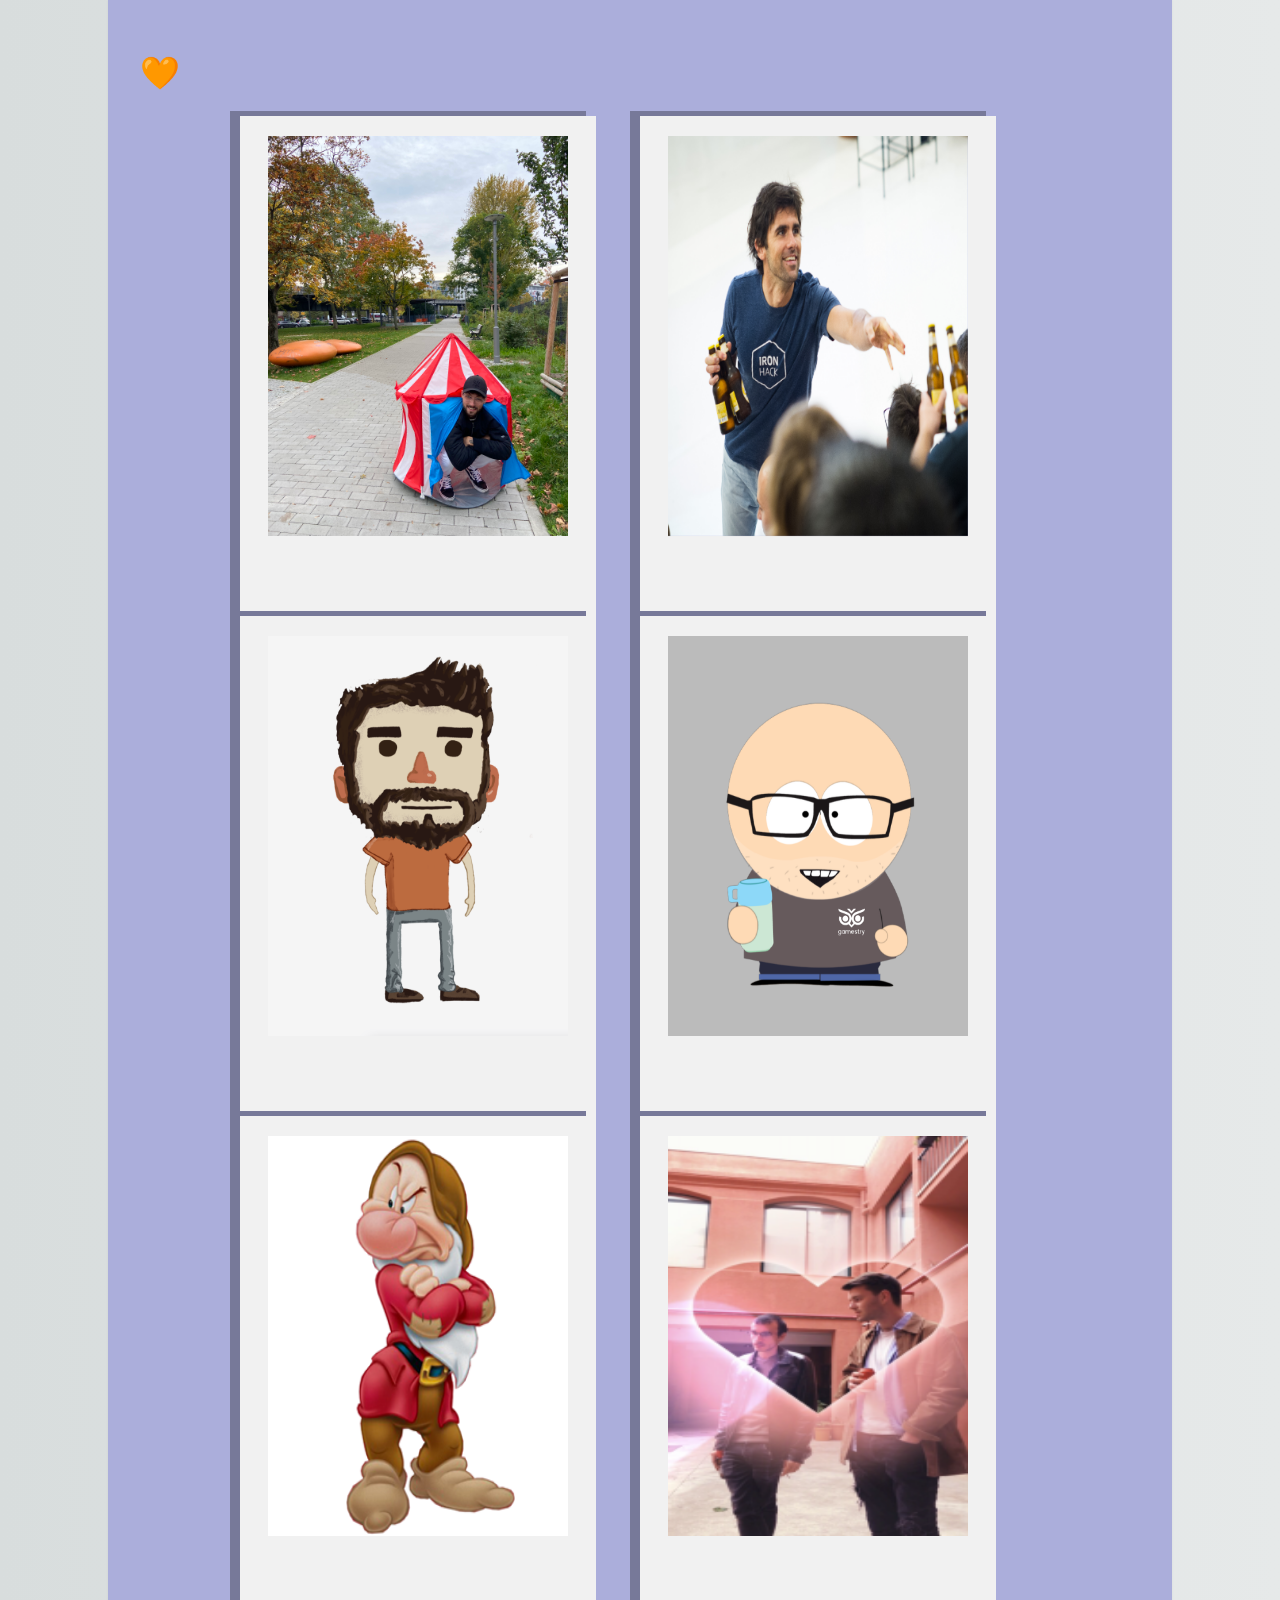
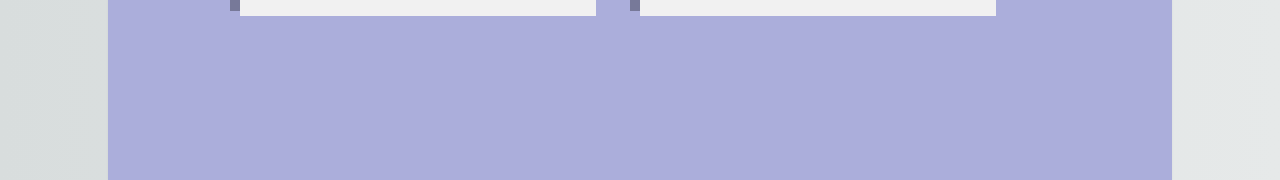
==== Axel.html @ a968933c "add Jackito" ====
<!DOCTYPE html>
<html>
  <head>
    <meta charset="utf-8" />
    <meta http-equiv="X-UA-Compatible" content="IE=edge" />
    <title>PRIMEROS PASOS CON BRACKETS</title>
    <meta
      name="description"
      content="Una guía interactiva de primeros pasos para Brackets."
    />
    <link rel="stylesheet" href="main.css" />
  </head>
  <body>
    <h1>🧡</h1>
    <div class="card-container">
      <div class="flip-card">
        <div class="flip-card-inner">
          <div class="flip-card-front">
            <img
              src="pauimg.jpeg"
              alt="Avatar"
              style="width: 300px; height: 400px"
            />
          </div>
          <div class="flip-card-back">
            <h1>Pau Gimenez</h1>
            <h2>Más conocido como Fiestaman</h2>
            <p>
              Ha sido un completo placer trabajar a tu lado Axel! Admiro tu
              tenacidad y capacidad de mostrarte fuerte en cualquier situación
              que a mi parecer mucha gente no seria capaz. Me llevo una de las
              mejores experiencias en cuanto a compañerismo que he podido vivir
              jamás en ambientes laborales.
            </p>
          </div>
        </div>
      </div>
      <div class="flip-card">
        <div class="flip-card-inner">
          <div class="flip-card-front">
            <img
              src="marcimg.jpeg"
              alt="Avatar"
              style="width: 300px; height: 400px"
            />
          </div>
          <div class="flip-card-back">
            <h1>Marc Collado</h1>
            <h2>El que et va fotre en aquest marrón</h2>
            <p>
              Àxel, felicitats i molta sort en la teva pròxima aventura 💪. Saps
              que quan penso amb tu, no només veig un gran amic amb gorra, sinó
              també la persona més brillant amb qui he treballat mai. Un exemple
              de resiliència, esforç i un referent per a tot l'equip. Tots et
              trobarem a faltar, se'n va una peça clau, però pots marxar amb el
              cap ben alt sabent que has fet de treballar amb tu una experiència
              inoblidable.
            </p>
          </div>
        </div>
      </div>
      <div class="flip-card">
        <div class="flip-card-inner">
          <div class="flip-card-front">
            <img
              src="alexbretones.png"
              alt="Avatar"
              style="width: 300px; height: 400px"
            />
          </div>
          <div class="flip-card-back">
            <h1>Alex Bretones</h1>
            <h2>Pasaba por aquí...</h2>
            <p>
              ...y hasta te ofrecí un piso. Me ha resultado tan tan fácil
              trabajar a tu lado que sólo puedo darte las gracias. Siempre que
              había pensado en un manager me había imaginado alguien como tu ❤️.
              Te deseo lo mejor allá por donde vayas haciendo tech days con
              birras.
            </p>
          </div>
        </div>
      </div>
      <div class="flip-card">
        <div class="flip-card-inner">
          <div class="flip-card-front">
            <img
              src="cristobal.png"
              alt="Avatar"
              style="width: 300px; height: 400px"
            />
          </div>
          <div class="flip-card-back">
            <h1>Cristóbal Valverde</h1>
            <h2>AKA Melón</h2>
            <p>
              Àxel, me considero afortunado de haberte conocido. Eres una gran
              persona y un excelente profesional. Trabajar contigo es un
              gustazo, te desvives por ayudar y hacerle la vida más fácil a todo
              el mundo. Cuando te pusieron al cargo me llevé una gran alegría
              porque sabía que lo ibas a petar. Te vamos a echar mucho de menos
              y espero que te vaya muy bien en tus siguientes pasos.
            </p>
          </div>
        </div>
      </div>
      <div class="flip-card">
        <div class="flip-card-inner">
          <div class="flip-card-front">
            <img
              src="grunon.png"
              alt="Avatar"
              style="width: 300px; height: 400px"
            />
          </div>
          <div class="flip-card-back">
            <h1>Thor Jubera</h1>
            <h2>El Grumpy</h2>
            <p>
              Tio ya es la segunda vez que me despido de ti. La primera fue en
              Ironhack la segunda aqui. Empiezo a pensar que es cosa mia 🤔.
              Patri y yo te llamamos el "concilieri" eras la mejor persona para
              el puesto que has estado ejecutando a la perfección. No hace falta
              desearte suerte porque se que no la vas a necesitar tu actitud lo
              dice todo.
            </p>
          </div>
        </div>
      </div>
      <div class="flip-card">
        <div class="flip-card-inner">
          <div class="flip-card-front">
            <img
              src="jackito.png"
              alt="Avatar"
              style="width: 300px; height: 400px"
            />
          </div>
          <div class="flip-card-back">
            <h1>Jackito Watkins</h1>
            <h2>a.k.a Sexiest British man in the office</h2>
            <p>
              As you can see from the photo our everlasting bromance started back
              at Ironhack, and will continue long into the future wherever you work!
              😂😂 Thank you so much for getting me into the Gamestry team, and for
              all your amazing support! It was awesome to work with you again and
              I know you’ll smash it in your next job.
            </p>
          </div>
        </div>
      </div>
    </div>
  </body>
</html>
---- main.css ----
/* The flip card container - set the width and height to whatever you want. We have added the border property to demonstrate that the flip itself goes out of the box on hover (remove perspective if you don't want the 3D effect */
.flip-card {
  margin-left: 100px;
  background-color: transparent;
  width: 300px;
  height: 400px;
  perspective: 1000px; /* Remove this if you don't want the 3D effect */
}

/* This container is needed to position the front and back side */
.flip-card-inner {
  position: relative;
  width: 100%;
  height: 100%;
  text-align: center;
  transition: transform 0.6s;
  transform-style: preserve-3d;
  border-top: 20px solid #f1f1f1;
  border-bottom: 80px solid #f1f1f1;
  border-left: 28px solid #f1f1f1;
  border-right: 28px solid #f1f1f1;
  box-shadow: -10px -5px #777999;
}

/* Do an horizontal flip when you move the mouse over the flip box container */
.flip-card:hover .flip-card-inner {
  transform: rotateY(180deg);
}

/* Position the front and back side */
.flip-card-front,
.flip-card-back {
  position: absolute;
  width: 100%;
  height: 100%;
  -webkit-backface-visibility: hidden; /* Safari */
  backface-visibility: hidden;
}

/* Style the front side (fallback if image is missing) */
.flip-card-front {
  background-color: #bbb;
  color: black;
}

/* Style the back side */
.flip-card-back {
  background-color: gray;
  color: white;
  transform: rotateY(180deg);
}

.card-container {
  display: flex;
  flex-wrap: wrap;
}

html {
  background: #e6e9e9;
  background-image: linear-gradient(
    270deg,
    rgb(230, 233, 233) 0%,
    rgb(216, 221, 221) 100%
  );
  -webkit-font-smoothing: antialiased;
}

body {
  background: #abaedb;
  box-shadow: 0 0 2px rgba(0, 0, 0, 0.06);
  color: #545454;
  font-family: "Helvetica Neue", Helvetica, Arial, sans-serif;
  font-size: 16px;
  line-height: 1.5;
  margin: 0 auto;
  max-width: 1000px;
  padding: 2em 2em 4em;
}

h3,
h4,
h5,
h6 {
  color: white;
  font-weight: 600;
  line-height: 1.3;
}

h1 {
  color: black;
  font-weight: 700;
  line-height: 1.3;
}

h2 {
  color: white;
  font-weight: 400;
  line-height: 1;
}

div {
  margin-bottom: 100px;
}
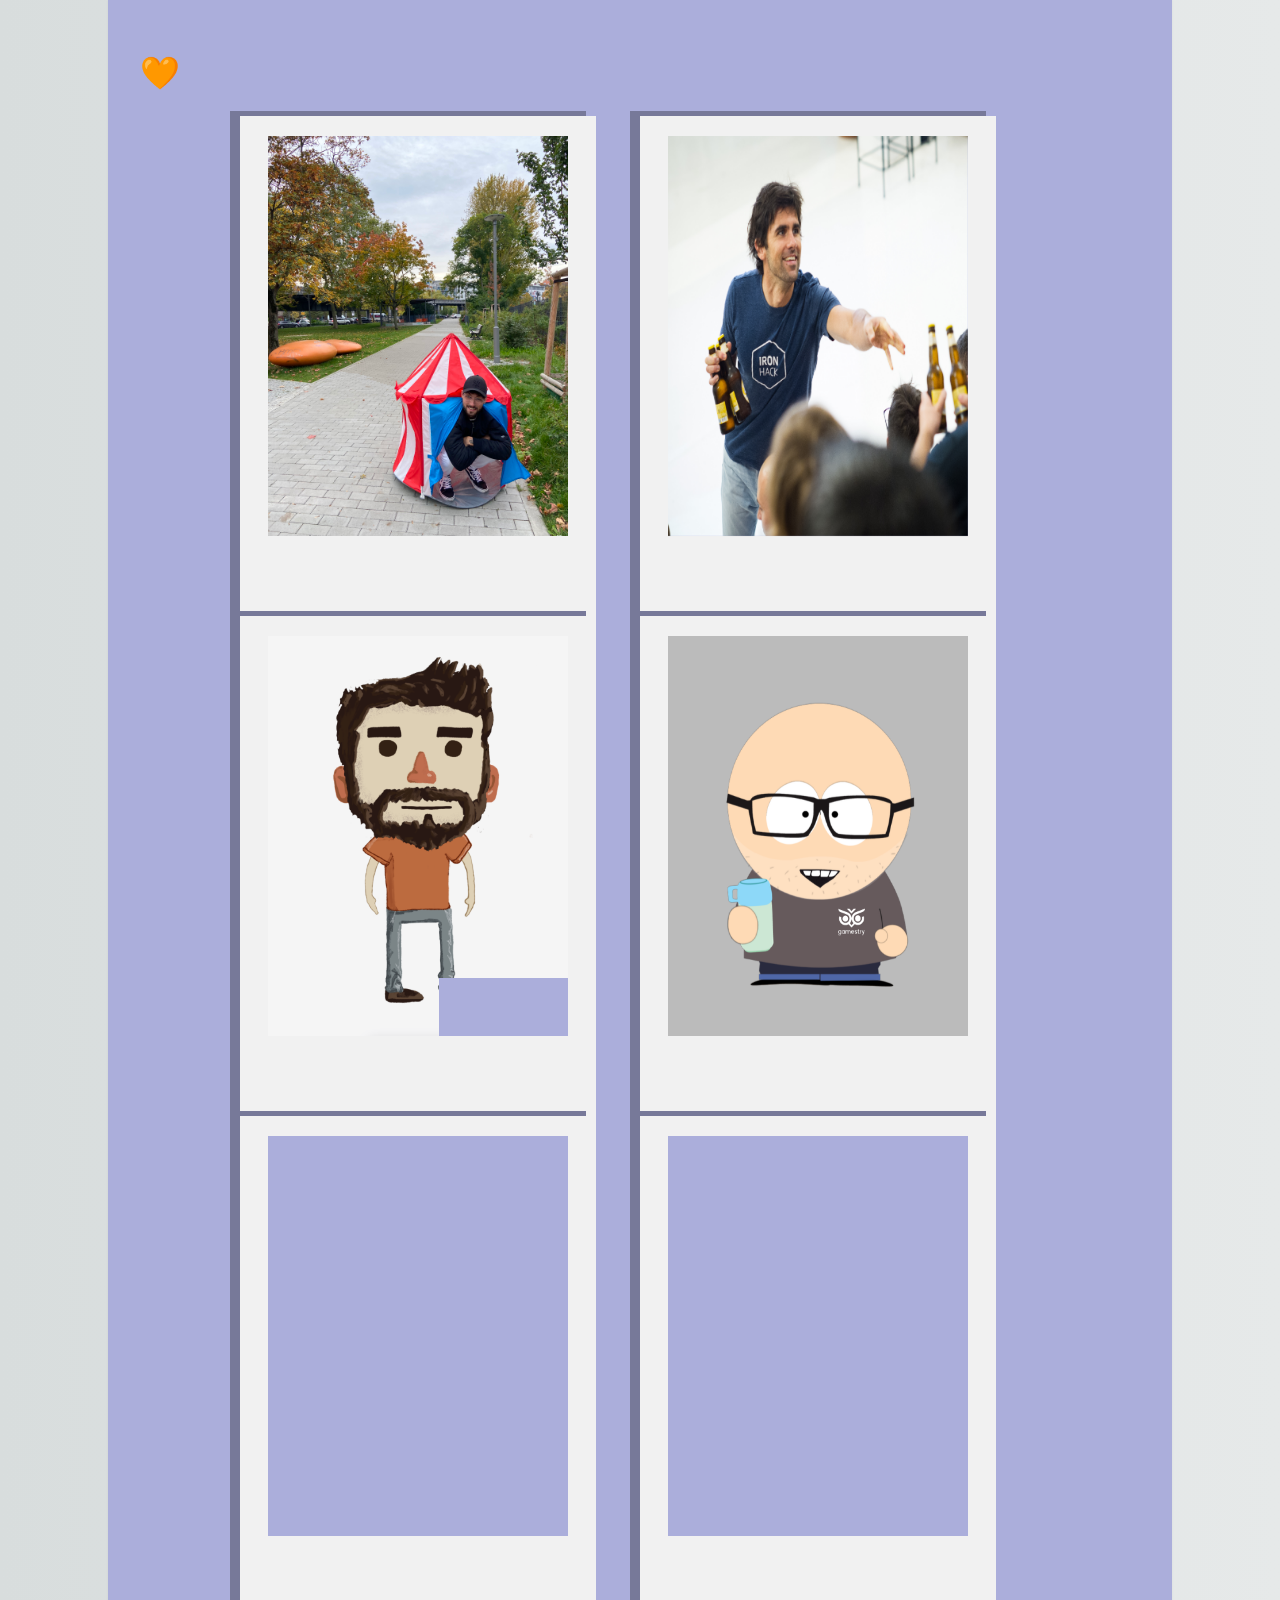
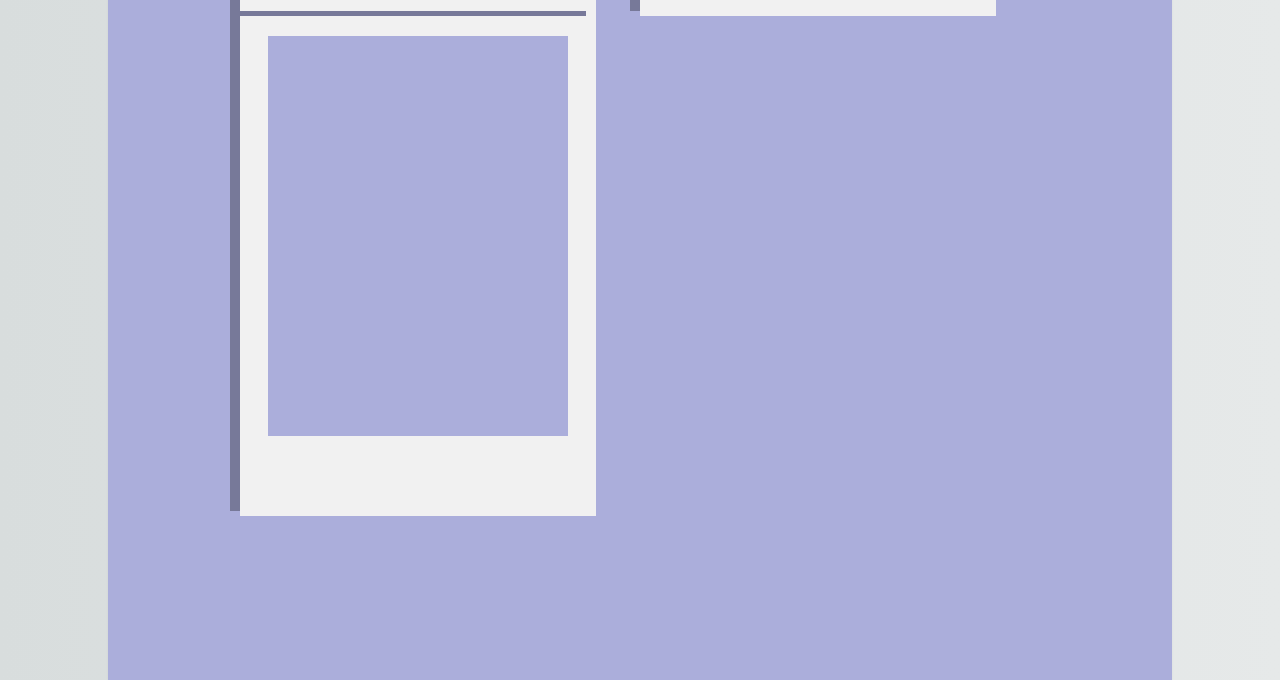
==== commit ae5e0b88: "add Alejandro" ====
--- a/Axel.html
+++ b/Axel.html
@@ -150,6 +150,27 @@
           </div>
         </div>
       </div>
+      <div class="flip-card">
+        <div class="flip-card-inner">
+          <div class="flip-card-front">
+            <img
+              src="alejandro.jpg"
+              alt="Avatar"
+              style="width: 300px; height: 400px"
+            />
+          </div>
+          <div class="flip-card-back">
+            <h1>Alejandro Guerrero</h1>
+            <h2>...</h2>
+            <p>
+              Fuiste la primera persona que conocí y ahora la primera en despedirme.
+              Espero que nos a volvamos a cruzar en un futuro porque significará que iré
+              en camino hacia donde está el talento. A pesar de conocerte por poco tiempo
+              me has abierto tu casa para quedarme. Aquí tienes un amigo.
+            </p>
+          </div>
+        </div>
+      </div>
     </div>
   </body>
 </html>
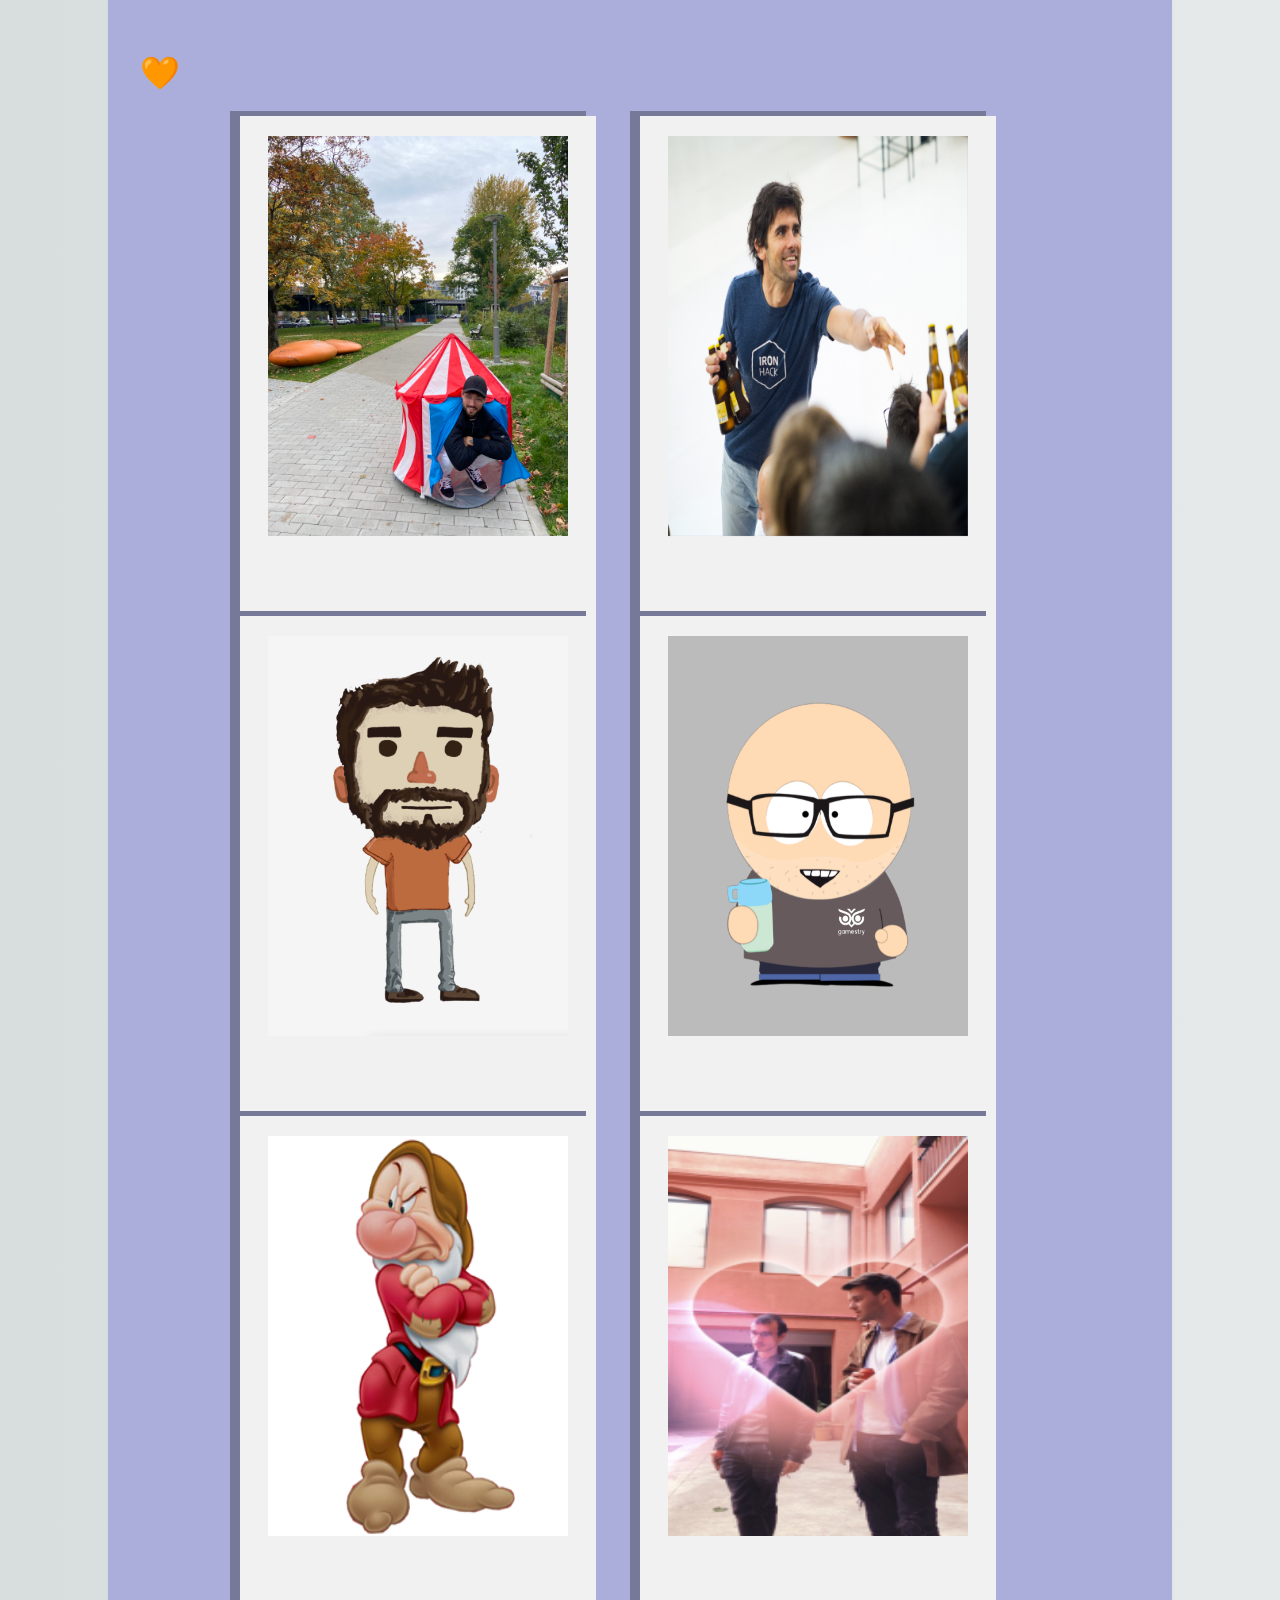
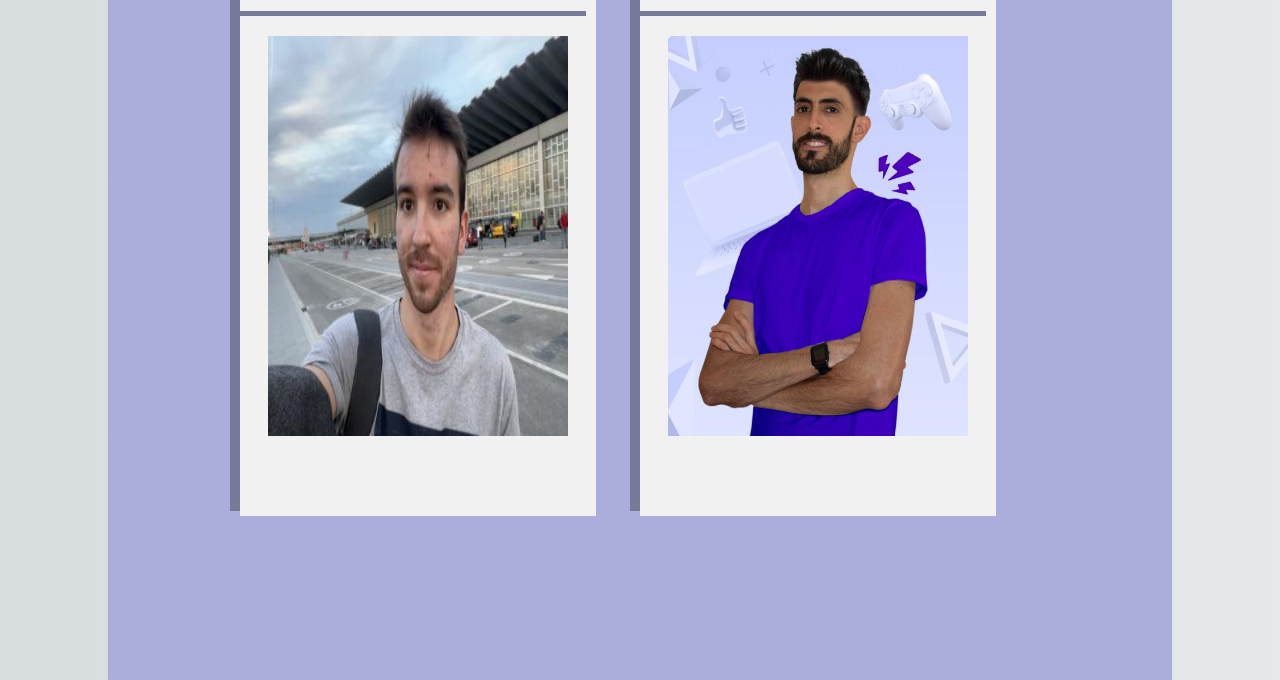
==== commit 528485fa: "Add Carlos card" ====
--- a/Axel.html
+++ b/Axel.html
@@ -140,12 +140,11 @@
             <h1>Jackito Watkins</h1>
             <h2>a.k.a Sexiest British man in the office</h2>
             <p>
-              As you can see from the photo our everlasting bromance started back
-              at Ironhack, and will continue long into the future wherever you work!
-              😂😂 -Thank you so much for getting me into the Gamestry team, and for
-              all your amazing support! It was awesome to work with you again and
-              I know you’ll smash it in your next job.
+              As you can see from the photo our everlasting bromance started
+              back at Ironhack, and will continue long into the future wherever
+              you work! 😂😂Thank you so much for getting me into the Gamestry
+              team, and for all your amazing support! It was awesome to work
+              with you again and I know you’ll smash it in your next job.
             </p>
           </div>
         </div>
@@ -163,10 +162,34 @@
             <h1>Alejandro Guerrero</h1>
             <h2>...</h2>
             <p>
-              Fuiste la primera persona que conocí y ahora la primera en despedirme.
-              Espero que nos a volvamos a cruzar en un futuro porque significará que iré
-              en camino hacia donde está el talento. A pesar de conocerte por poco tiempo
-              me has abierto tu casa para quedarme. Aquí tienes un amigo.
+              Fuiste la primera persona que conocí y ahora la primera en
+              despedirme. Espero que nos a volvamos a cruzar en un futuro porque
+              significará que iré en camino hacia donde está el talento. A pesar
+              de conocerte por poco tiempo me has abierto tu casa para quedarme.
+              Aquí tienes un amigo.
+            </p>
+          </div>
+        </div>
+      </div>
+      <div class="flip-card">
+        <div class="flip-card-inner">
+          <div class="flip-card-front">
+            <img
+              src="carlos.jpg"
+              alt="Avatar"
+              style="width: 300px; height: 400px"
+            />
+          </div>
+          <div class="flip-card-back">
+            <h1>Carlos Santos</h1>
+            <h2>The joy of the vegetable plot</h2>
+            <p>
+              Senyor Àxel.. que decirte... Ha sido un verdadero placer compartir
+              esta aventura maravillosa a tu lado. Me quedo sobretodo con esos
+              momentos de pair-programming, esos duelos de ping-pong y esos
+              viernes de birra. Vamos a hechar de menos tu valía, carisma y
+              personalidad. Seguro que en tu nueva aventura dejas la misma
+              huella que aquí. Acabo a lo Rubianes.. Hasta luego nene!
             </p>
           </div>
         </div>
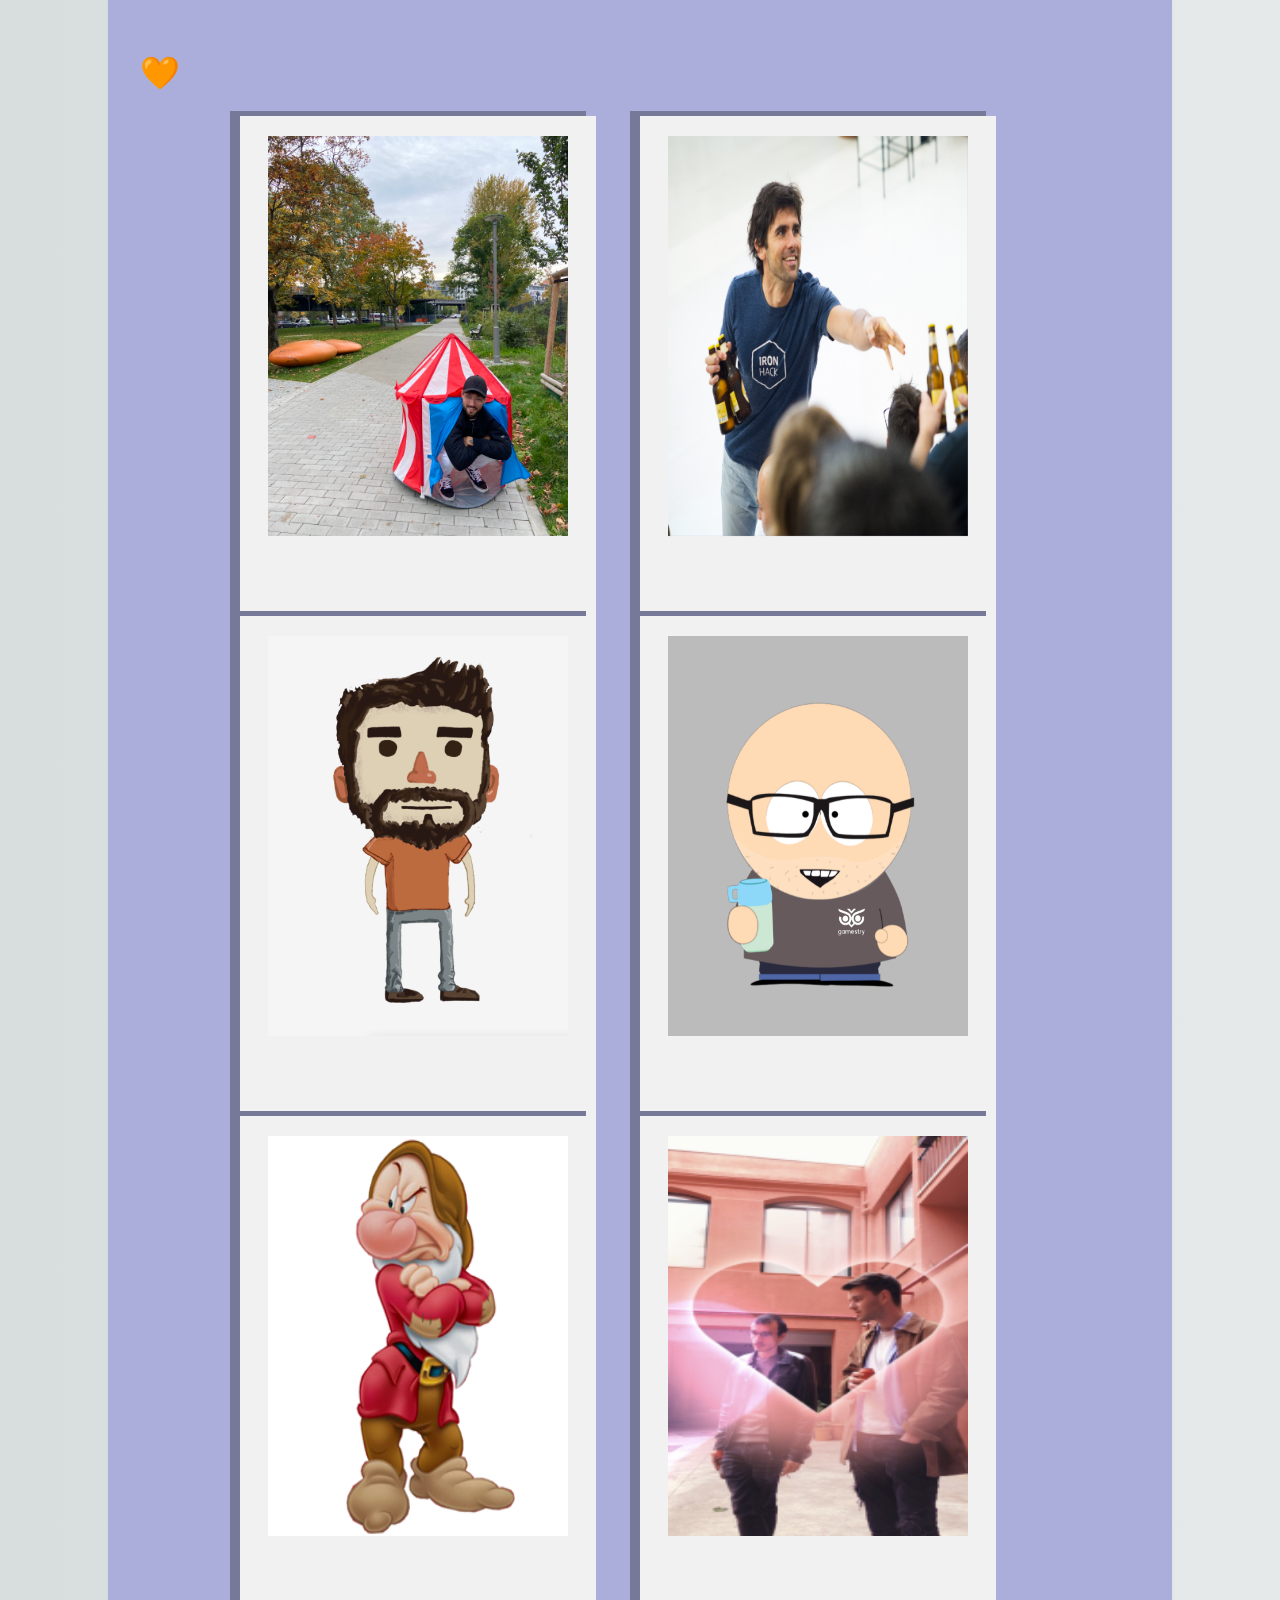
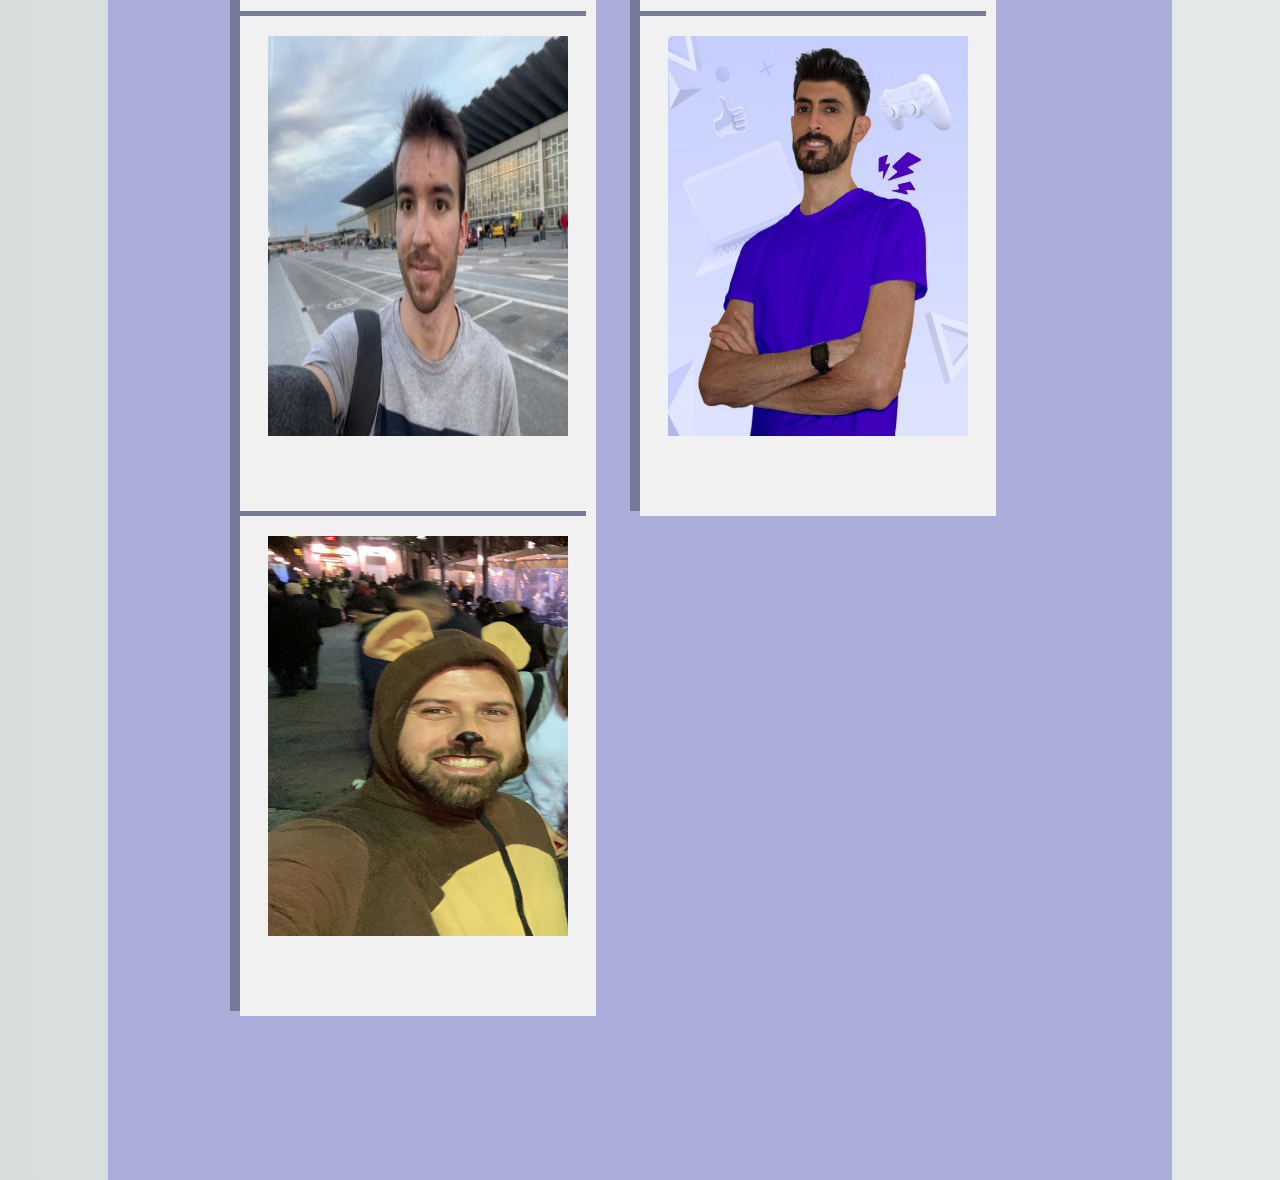
==== commit 909dca02: "add manu" ====
--- a/Axel.html
+++ b/Axel.html
@@ -4,10 +4,7 @@
     <meta charset="utf-8" />
     <meta http-equiv="X-UA-Compatible" content="IE=edge" />
     <title>PRIMEROS PASOS CON BRACKETS</title>
-    <meta
-      name="description"
-      content="Una guía interactiva de primeros pasos para Brackets."
-    />
+    <meta name="description" content="Una guía interactiva de primeros pasos para Brackets." />
     <link rel="stylesheet" href="main.css" />
   </head>
   <body>
@@ -16,21 +13,14 @@
       <div class="flip-card">
         <div class="flip-card-inner">
           <div class="flip-card-front">
-            <img
-              src="pauimg.jpeg"
-              alt="Avatar"
-              style="width: 300px; height: 400px"
-            />
+            <img src="pauimg.jpeg" alt="Avatar" style="width: 300px; height: 400px" />
           </div>
           <div class="flip-card-back">
             <h1>Pau Gimenez</h1>
             <h2>Más conocido como Fiestaman</h2>
             <p>
-              Ha sido un completo placer trabajar a tu lado Axel! Admiro tu
-              tenacidad y capacidad de mostrarte fuerte en cualquier situación
-              que a mi parecer mucha gente no seria capaz. Me llevo una de las
-              mejores experiencias en cuanto a compañerismo que he podido vivir
-              jamás en ambientes laborales.
+              Ha sido un completo placer trabajar a tu lado Axel! Admiro tu tenacidad y capacidad de mostrarte fuerte en cualquier situación que a mi parecer mucha gente no seria
+              capaz. Me llevo una de las mejores experiencias en cuanto a compañerismo que he podido vivir jamás en ambientes laborales.
             </p>
           </div>
         </div>
@@ -38,23 +28,15 @@
       <div class="flip-card">
         <div class="flip-card-inner">
           <div class="flip-card-front">
-            <img
-              src="marcimg.jpeg"
-              alt="Avatar"
-              style="width: 300px; height: 400px"
-            />
+            <img src="marcimg.jpeg" alt="Avatar" style="width: 300px; height: 400px" />
           </div>
           <div class="flip-card-back">
             <h1>Marc Collado</h1>
             <h2>El que et va fotre en aquest marrón</h2>
             <p>
-              Àxel, felicitats i molta sort en la teva pròxima aventura 💪. Saps
-              que quan penso amb tu, no només veig un gran amic amb gorra, sinó
-              també la persona més brillant amb qui he treballat mai. Un exemple
-              de resiliència, esforç i un referent per a tot l'equip. Tots et
-              trobarem a faltar, se'n va una peça clau, però pots marxar amb el
-              cap ben alt sabent que has fet de treballar amb tu una experiència
-              inoblidable.
+              Àxel, felicitats i molta sort en la teva pròxima aventura 💪. Saps que quan penso amb tu, no només veig un gran amic amb gorra, sinó també la persona més brillant amb
+              qui he treballat mai. Un exemple de resiliència, esforç i un referent per a tot l'equip. Tots et trobarem a faltar, se'n va una peça clau, però pots marxar amb el cap
+              ben alt sabent que has fet de treballar amb tu una experiència inoblidable.
             </p>
           </div>
         </div>
@@ -62,21 +44,14 @@
       <div class="flip-card">
         <div class="flip-card-inner">
           <div class="flip-card-front">
-            <img
-              src="alexbretones.png"
-              alt="Avatar"
-              style="width: 300px; height: 400px"
-            />
+            <img src="alexbretones.png" alt="Avatar" style="width: 300px; height: 400px" />
           </div>
           <div class="flip-card-back">
             <h1>Alex Bretones</h1>
             <h2>Pasaba por aquí...</h2>
             <p>
-              ...y hasta te ofrecí un piso. Me ha resultado tan tan fácil
-              trabajar a tu lado que sólo puedo darte las gracias. Siempre que
-              había pensado en un manager me había imaginado alguien como tu ❤️.
-              Te deseo lo mejor allá por donde vayas haciendo tech days con
-              birras.
+              ...y hasta te ofrecí un piso. Me ha resultado tan tan fácil trabajar a tu lado que sólo puedo darte las gracias. Siempre que había pensado en un manager me había
+              imaginado alguien como tu ❤️. Te deseo lo mejor allá por donde vayas haciendo tech days con birras.
             </p>
           </div>
         </div>
@@ -84,22 +59,15 @@
       <div class="flip-card">
         <div class="flip-card-inner">
           <div class="flip-card-front">
-            <img
-              src="cristobal.png"
-              alt="Avatar"
-              style="width: 300px; height: 400px"
-            />
+            <img src="cristobal.png" alt="Avatar" style="width: 300px; height: 400px" />
           </div>
           <div class="flip-card-back">
             <h1>Cristóbal Valverde</h1>
             <h2>AKA Melón</h2>
             <p>
-              Àxel, me considero afortunado de haberte conocido. Eres una gran
-              persona y un excelente profesional. Trabajar contigo es un
-              gustazo, te desvives por ayudar y hacerle la vida más fácil a todo
-              el mundo. Cuando te pusieron al cargo me llevé una gran alegría
-              porque sabía que lo ibas a petar. Te vamos a echar mucho de menos
-              y espero que te vaya muy bien en tus siguientes pasos.
+              Àxel, me considero afortunado de haberte conocido. Eres una gran persona y un excelente profesional. Trabajar contigo es un gustazo, te desvives por ayudar y hacerle
+              la vida más fácil a todo el mundo. Cuando te pusieron al cargo me llevé una gran alegría porque sabía que lo ibas a petar. Te vamos a echar mucho de menos y espero
+              que te vaya muy bien en tus siguientes pasos.
             </p>
           </div>
         </div>
@@ -107,22 +75,15 @@
       <div class="flip-card">
         <div class="flip-card-inner">
           <div class="flip-card-front">
-            <img
-              src="grunon.png"
-              alt="Avatar"
-              style="width: 300px; height: 400px"
-            />
+            <img src="grunon.png" alt="Avatar" style="width: 300px; height: 400px" />
           </div>
           <div class="flip-card-back">
             <h1>Thor Jubera</h1>
             <h2>El Grumpy</h2>
             <p>
-              Tio ya es la segunda vez que me despido de ti. La primera fue en
-              Ironhack la segunda aqui. Empiezo a pensar que es cosa mia 🤔.
-              Patri y yo te llamamos el "concilieri" eras la mejor persona para
-              el puesto que has estado ejecutando a la perfección. No hace falta
-              desearte suerte porque se que no la vas a necesitar tu actitud lo
-              dice todo.
+              Tio ya es la segunda vez que me despido de ti. La primera fue en Ironhack la segunda aqui. Empiezo a pensar que es cosa mia 🤔. Patri y yo te llamamos el "concilieri"
+              eras la mejor persona para el puesto que has estado ejecutando a la perfección. No hace falta desearte suerte porque se que no la vas a necesitar tu actitud lo dice
+              todo.
             </p>
           </div>
         </div>
@@ -130,21 +91,14 @@
       <div class="flip-card">
         <div class="flip-card-inner">
           <div class="flip-card-front">
-            <img
-              src="jackito.png"
-              alt="Avatar"
-              style="width: 300px; height: 400px"
-            />
+            <img src="jackito.png" alt="Avatar" style="width: 300px; height: 400px" />
           </div>
           <div class="flip-card-back">
             <h1>Jackito Watkins</h1>
             <h2>a.k.a Sexiest British man in the office</h2>
             <p>
-              As you can see from the photo our everlasting bromance started
-              back at Ironhack, and will continue long into the future wherever
-              you work! 😂😂Thank you so much for getting me into the Gamestry
-              team, and for all your amazing support! It was awesome to work
-              with you again and I know you’ll smash it in your next job.
+              As you can see from the photo our everlasting bromance started back at Ironhack, and will continue long into the future wherever you work! 😂😂Thank you so much for
+              getting me into the Gamestry team, and for all your amazing support! It was awesome to work with you again and I know you’ll smash it in your next job.
             </p>
           </div>
         </div>
@@ -152,21 +106,14 @@
       <div class="flip-card">
         <div class="flip-card-inner">
           <div class="flip-card-front">
-            <img
-              src="alejandro.jpg"
-              alt="Avatar"
-              style="width: 300px; height: 400px"
-            />
+            <img src="alejandro.jpg" alt="Avatar" style="width: 300px; height: 400px" />
           </div>
           <div class="flip-card-back">
             <h1>Alejandro Guerrero</h1>
             <h2>...</h2>
             <p>
-              Fuiste la primera persona que conocí y ahora la primera en
-              despedirme. Espero que nos a volvamos a cruzar en un futuro porque
-              significará que iré en camino hacia donde está el talento. A pesar
-              de conocerte por poco tiempo me has abierto tu casa para quedarme.
-              Aquí tienes un amigo.
+              Fuiste la primera persona que conocí y ahora la primera en despedirme. Espero que nos a volvamos a cruzar en un futuro porque significará que iré en camino hacia
+              donde está el talento. A pesar de conocerte por poco tiempo me has abierto tu casa para quedarme. Aquí tienes un amigo.
             </p>
           </div>
         </div>
@@ -174,22 +121,31 @@
       <div class="flip-card">
         <div class="flip-card-inner">
           <div class="flip-card-front">
-            <img
-              src="carlos.jpg"
-              alt="Avatar"
-              style="width: 300px; height: 400px"
-            />
+            <img src="carlos.jpg" alt="Avatar" style="width: 300px; height: 400px" />
           </div>
           <div class="flip-card-back">
             <h1>Carlos Santos</h1>
             <h2>The joy of the vegetable plot</h2>
             <p>
-              Senyor Àxel.. que decirte... Ha sido un verdadero placer compartir
-              esta aventura maravillosa a tu lado. Me quedo sobretodo con esos
-              momentos de pair-programming, esos duelos de ping-pong y esos
-              viernes de birra. Vamos a hechar de menos tu valía, carisma y
-              personalidad. Seguro que en tu nueva aventura dejas la misma
-              huella que aquí. Acabo a lo Rubianes.. Hasta luego nene!
+              Senyor Àxel.. que decirte... Ha sido un verdadero placer compartir esta aventura maravillosa a tu lado. Me quedo sobretodo con esos momentos de pair-programming, esos
+              duelos de ping-pong y esos viernes de birra. Vamos a hechar de menos tu valía, carisma y personalidad. Seguro que en tu nueva aventura dejas la misma huella que aquí.
+              Acabo a lo Rubianes.. Hasta luego nene!
+            </p>
+          </div>
+        </div>
+      </div>
+      <div class="flip-card">
+        <div class="flip-card-inner">
+          <div class="flip-card-front">
+            <img src="manu.jpg" alt="Avatar" style="width: 300px; height: 400px" />
+          </div>
+          <div class="flip-card-back">
+            <h1>Manu Pacheco</h1>
+            <h2>El quejas</h2>
+            <p>
+              Primero me aguantas en Ironhack, luego en Gamestry, quien sabe donde más nos encontraremos y podrás escuchar todo lo que está mal. 😂 Pero tb puedo decir lo que está
+              bien, como tú, por ejemplo. Un placer trabajar contigo, estos últimos meses me has demostrado mucho como persona y amigo, sigue iluminando como la haces donde vayas.
+              ⭐️ Un abrazo enorme.
             </p>
           </div>
         </div>
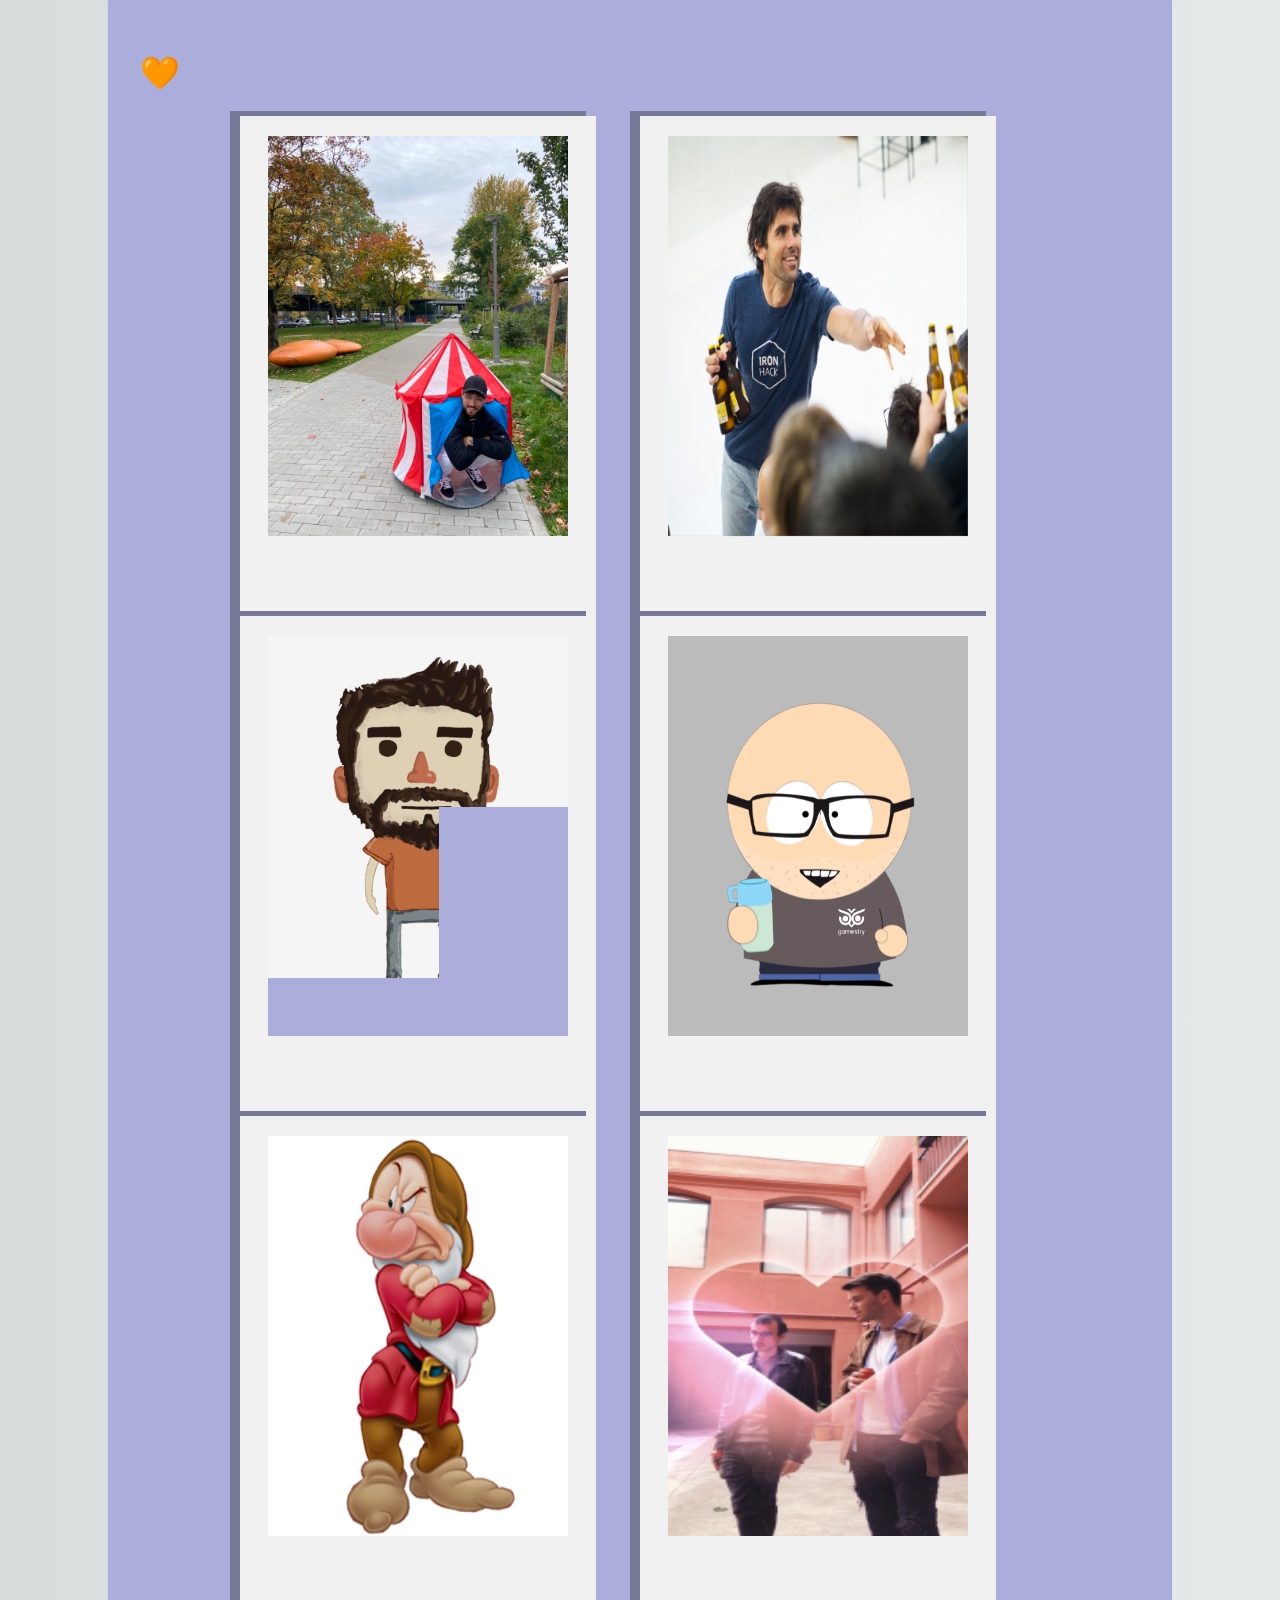
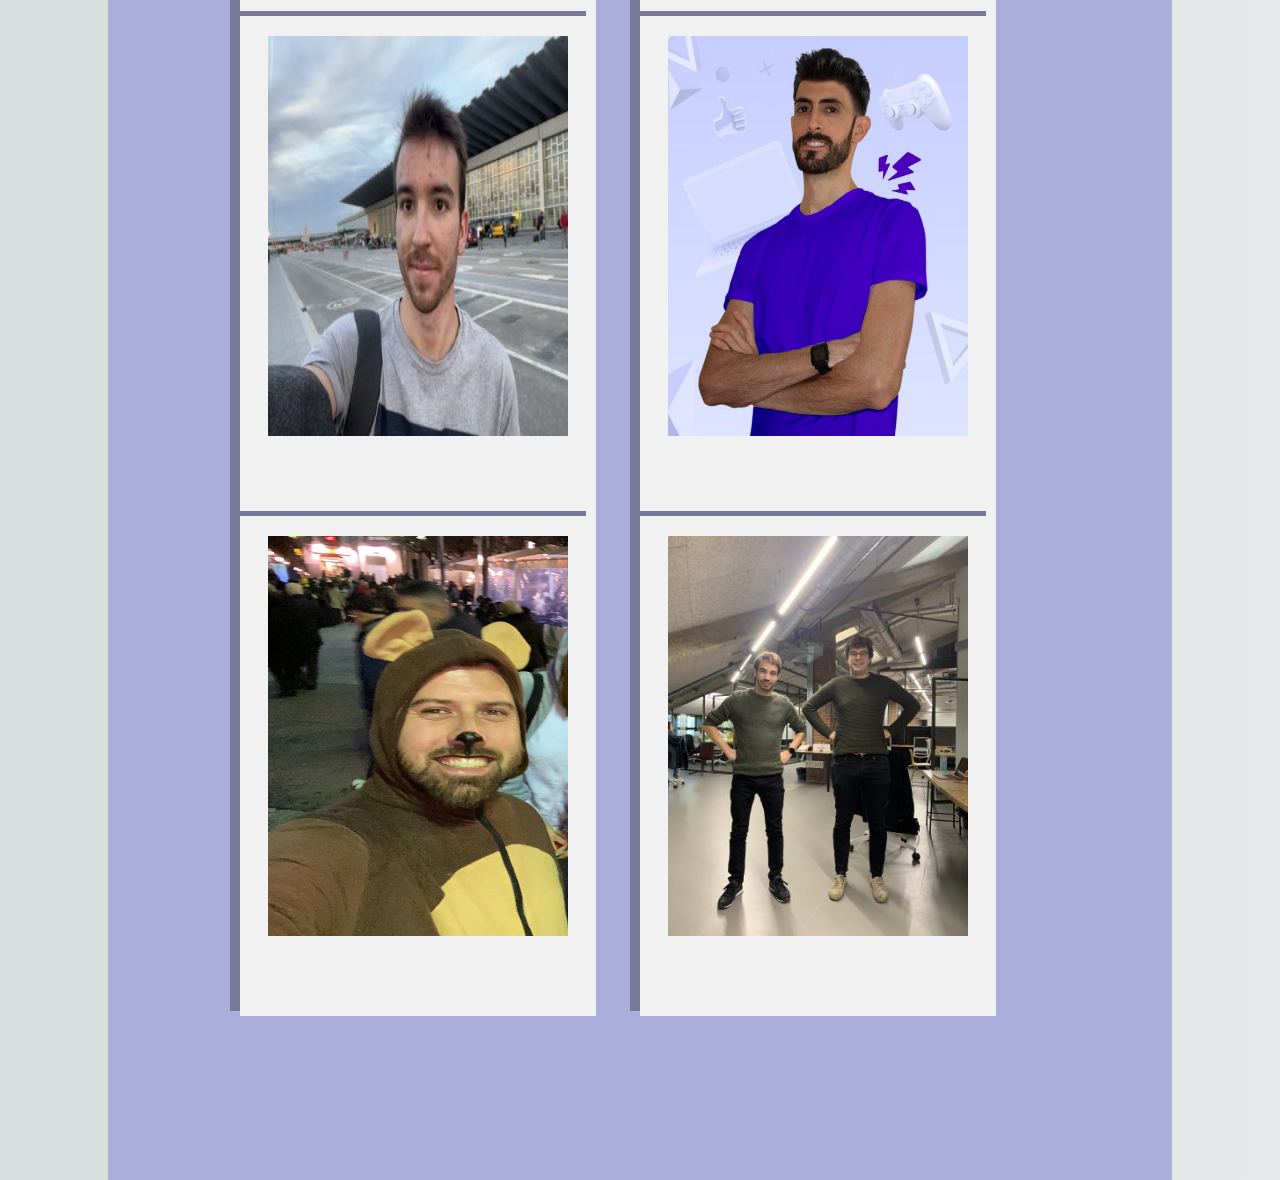
==== commit 1976be0d: "Add data team" ====
--- a/Axel.html
+++ b/Axel.html
@@ -4,7 +4,10 @@
     <meta charset="utf-8" />
     <meta http-equiv="X-UA-Compatible" content="IE=edge" />
     <title>PRIMEROS PASOS CON BRACKETS</title>
-    <meta name="description" content="Una guía interactiva de primeros pasos para Brackets." />
+    <meta
+      name="description"
+      content="Una guía interactiva de primeros pasos para Brackets."
+    />
     <link rel="stylesheet" href="main.css" />
   </head>
   <body>
@@ -13,139 +16,225 @@
       <div class="flip-card">
         <div class="flip-card-inner">
           <div class="flip-card-front">
-            <img src="pauimg.jpeg" alt="Avatar" style="width: 300px; height: 400px" />
+            <img
+              src="pauimg.jpeg"
+              alt="Avatar"
+              style="width: 300px; height: 400px"
+            />
           </div>
           <div class="flip-card-back">
             <h1>Pau Gimenez</h1>
             <h2>Más conocido como Fiestaman</h2>
             <p>
-              Ha sido un completo placer trabajar a tu lado Axel! Admiro tu tenacidad y capacidad de mostrarte fuerte en cualquier situación que a mi parecer mucha gente no seria
-              capaz. Me llevo una de las mejores experiencias en cuanto a compañerismo que he podido vivir jamás en ambientes laborales.
-            </p>
-          </div>
-        </div>
-      </div>
-      <div class="flip-card">
-        <div class="flip-card-inner">
-          <div class="flip-card-front">
-            <img src="marcimg.jpeg" alt="Avatar" style="width: 300px; height: 400px" />
+              Ha sido un completo placer trabajar a tu lado Axel! Admiro tu
+              tenacidad y capacidad de mostrarte fuerte en cualquier situación
+              que a mi parecer mucha gente no seria capaz. Me llevo una de las
+              mejores experiencias en cuanto a compañerismo que he podido vivir
+              jamás en ambientes laborales.
+            </p>
+          </div>
+        </div>
+      </div>
+      <div class="flip-card">
+        <div class="flip-card-inner">
+          <div class="flip-card-front">
+            <img
+              src="marcimg.jpeg"
+              alt="Avatar"
+              style="width: 300px; height: 400px"
+            />
           </div>
           <div class="flip-card-back">
             <h1>Marc Collado</h1>
             <h2>El que et va fotre en aquest marrón</h2>
             <p>
-              Àxel, felicitats i molta sort en la teva pròxima aventura 💪. Saps que quan penso amb tu, no només veig un gran amic amb gorra, sinó també la persona més brillant amb
-              qui he treballat mai. Un exemple de resiliència, esforç i un referent per a tot l'equip. Tots et trobarem a faltar, se'n va una peça clau, però pots marxar amb el cap
-              ben alt sabent que has fet de treballar amb tu una experiència inoblidable.
-            </p>
-          </div>
-        </div>
-      </div>
-      <div class="flip-card">
-        <div class="flip-card-inner">
-          <div class="flip-card-front">
-            <img src="alexbretones.png" alt="Avatar" style="width: 300px; height: 400px" />
+              Àxel, felicitats i molta sort en la teva pròxima aventura 💪. Saps
+              que quan penso amb tu, no només veig un gran amic amb gorra, sinó
+              també la persona més brillant amb qui he treballat mai. Un exemple
+              de resiliència, esforç i un referent per a tot l'equip. Tots et
+              trobarem a faltar, se'n va una peça clau, però pots marxar amb el
+              cap ben alt sabent que has fet de treballar amb tu una experiència
+              inoblidable.
+            </p>
+          </div>
+        </div>
+      </div>
+      <div class="flip-card">
+        <div class="flip-card-inner">
+          <div class="flip-card-front">
+            <img
+              src="alexbretones.png"
+              alt="Avatar"
+              style="width: 300px; height: 400px"
+            />
           </div>
           <div class="flip-card-back">
             <h1>Alex Bretones</h1>
             <h2>Pasaba por aquí...</h2>
             <p>
-              ...y hasta te ofrecí un piso. Me ha resultado tan tan fácil trabajar a tu lado que sólo puedo darte las gracias. Siempre que había pensado en un manager me había
-              imaginado alguien como tu ❤️. Te deseo lo mejor allá por donde vayas haciendo tech days con birras.
-            </p>
-          </div>
-        </div>
-      </div>
-      <div class="flip-card">
-        <div class="flip-card-inner">
-          <div class="flip-card-front">
-            <img src="cristobal.png" alt="Avatar" style="width: 300px; height: 400px" />
+              ...y hasta te ofrecí un piso. Me ha resultado tan tan fácil
+              trabajar a tu lado que sólo puedo darte las gracias. Siempre que
+              había pensado en un manager me había imaginado alguien como tu ❤️.
+              Te deseo lo mejor allá por donde vayas haciendo tech days con
+              birras.
+            </p>
+          </div>
+        </div>
+      </div>
+      <div class="flip-card">
+        <div class="flip-card-inner">
+          <div class="flip-card-front">
+            <img
+              src="cristobal.png"
+              alt="Avatar"
+              style="width: 300px; height: 400px"
+            />
           </div>
           <div class="flip-card-back">
             <h1>Cristóbal Valverde</h1>
             <h2>AKA Melón</h2>
             <p>
-              Àxel, me considero afortunado de haberte conocido. Eres una gran persona y un excelente profesional. Trabajar contigo es un gustazo, te desvives por ayudar y hacerle
-              la vida más fácil a todo el mundo. Cuando te pusieron al cargo me llevé una gran alegría porque sabía que lo ibas a petar. Te vamos a echar mucho de menos y espero
-              que te vaya muy bien en tus siguientes pasos.
-            </p>
-          </div>
-        </div>
-      </div>
-      <div class="flip-card">
-        <div class="flip-card-inner">
-          <div class="flip-card-front">
-            <img src="grunon.png" alt="Avatar" style="width: 300px; height: 400px" />
+              Àxel, me considero afortunado de haberte conocido. Eres una gran
+              persona y un excelente profesional. Trabajar contigo es un
+              gustazo, te desvives por ayudar y hacerle la vida más fácil a todo
+              el mundo. Cuando te pusieron al cargo me llevé una gran alegría
+              porque sabía que lo ibas a petar. Te vamos a echar mucho de menos
+              y espero que te vaya muy bien en tus siguientes pasos.
+            </p>
+          </div>
+        </div>
+      </div>
+      <div class="flip-card">
+        <div class="flip-card-inner">
+          <div class="flip-card-front">
+            <img
+              src="grunon.png"
+              alt="Avatar"
+              style="width: 300px; height: 400px"
+            />
           </div>
           <div class="flip-card-back">
             <h1>Thor Jubera</h1>
             <h2>El Grumpy</h2>
             <p>
-              Tio ya es la segunda vez que me despido de ti. La primera fue en Ironhack la segunda aqui. Empiezo a pensar que es cosa mia 🤔. Patri y yo te llamamos el "concilieri"
-              eras la mejor persona para el puesto que has estado ejecutando a la perfección. No hace falta desearte suerte porque se que no la vas a necesitar tu actitud lo dice
-              todo.
-            </p>
-          </div>
-        </div>
-      </div>
-      <div class="flip-card">
-        <div class="flip-card-inner">
-          <div class="flip-card-front">
-            <img src="jackito.png" alt="Avatar" style="width: 300px; height: 400px" />
+              Tio ya es la segunda vez que me despido de ti. La primera fue en
+              Ironhack la segunda aqui. Empiezo a pensar que es cosa mia 🤔.
+              Patri y yo te llamamos el "concilieri" eras la mejor persona para
+              el puesto que has estado ejecutando a la perfección. No hace falta
+              desearte suerte porque se que no la vas a necesitar tu actitud lo
+              dice todo.
+            </p>
+          </div>
+        </div>
+      </div>
+      <div class="flip-card">
+        <div class="flip-card-inner">
+          <div class="flip-card-front">
+            <img
+              src="jackito.png"
+              alt="Avatar"
+              style="width: 300px; height: 400px"
+            />
           </div>
           <div class="flip-card-back">
             <h1>Jackito Watkins</h1>
             <h2>a.k.a Sexiest British man in the office</h2>
             <p>
-              As you can see from the photo our everlasting bromance started back at Ironhack, and will continue long into the future wherever you work! 😂😂Thank you so much for
-              getting me into the Gamestry team, and for all your amazing support! It was awesome to work with you again and I know you’ll smash it in your next job.
-            </p>
-          </div>
-        </div>
-      </div>
-      <div class="flip-card">
-        <div class="flip-card-inner">
-          <div class="flip-card-front">
-            <img src="alejandro.jpg" alt="Avatar" style="width: 300px; height: 400px" />
+              As you can see from the photo our everlasting bromance started
+              back at Ironhack, and will continue long into the future wherever
+              you work! 😂😂Thank you so much for getting me into the Gamestry
+              team, and for all your amazing support! It was awesome to work
+              with you again and I know you’ll smash it in your next job.
+            </p>
+          </div>
+        </div>
+      </div>
+      <div class="flip-card">
+        <div class="flip-card-inner">
+          <div class="flip-card-front">
+            <img
+              src="alejandro.jpg"
+              alt="Avatar"
+              style="width: 300px; height: 400px"
+            />
           </div>
           <div class="flip-card-back">
             <h1>Alejandro Guerrero</h1>
             <h2>...</h2>
             <p>
-              Fuiste la primera persona que conocí y ahora la primera en despedirme. Espero que nos a volvamos a cruzar en un futuro porque significará que iré en camino hacia
-              donde está el talento. A pesar de conocerte por poco tiempo me has abierto tu casa para quedarme. Aquí tienes un amigo.
-            </p>
-          </div>
-        </div>
-      </div>
-      <div class="flip-card">
-        <div class="flip-card-inner">
-          <div class="flip-card-front">
-            <img src="carlos.jpg" alt="Avatar" style="width: 300px; height: 400px" />
+              Fuiste la primera persona que conocí y ahora la primera en
+              despedirme. Espero que nos a volvamos a cruzar en un futuro porque
+              significará que iré en camino hacia donde está el talento. A pesar
+              de conocerte por poco tiempo me has abierto tu casa para quedarme.
+              Aquí tienes un amigo.
+            </p>
+          </div>
+        </div>
+      </div>
+      <div class="flip-card">
+        <div class="flip-card-inner">
+          <div class="flip-card-front">
+            <img
+              src="carlos.jpg"
+              alt="Avatar"
+              style="width: 300px; height: 400px"
+            />
           </div>
           <div class="flip-card-back">
             <h1>Carlos Santos</h1>
             <h2>The joy of the vegetable plot</h2>
             <p>
-              Senyor Àxel.. que decirte... Ha sido un verdadero placer compartir esta aventura maravillosa a tu lado. Me quedo sobretodo con esos momentos de pair-programming, esos
-              duelos de ping-pong y esos viernes de birra. Vamos a hechar de menos tu valía, carisma y personalidad. Seguro que en tu nueva aventura dejas la misma huella que aquí.
-              Acabo a lo Rubianes.. Hasta luego nene!
-            </p>
-          </div>
-        </div>
-      </div>
-      <div class="flip-card">
-        <div class="flip-card-inner">
-          <div class="flip-card-front">
-            <img src="manu.jpg" alt="Avatar" style="width: 300px; height: 400px" />
+              Senyor Àxel.. que decirte... Ha sido un verdadero placer compartir
+              esta aventura maravillosa a tu lado. Me quedo sobretodo con esos
+              momentos de pair-programming, esos duelos de ping-pong y esos
+              viernes de birra. Vamos a hechar de menos tu valía, carisma y
+              personalidad. Seguro que en tu nueva aventura dejas la misma
+              huella que aquí. Acabo a lo Rubianes.. Hasta luego nene!
+            </p>
+          </div>
+        </div>
+      </div>
+      <div class="flip-card">
+        <div class="flip-card-inner">
+          <div class="flip-card-front">
+            <img
+              src="manu.jpg"
+              alt="Avatar"
+              style="width: 300px; height: 400px"
+            />
           </div>
           <div class="flip-card-back">
             <h1>Manu Pacheco</h1>
             <h2>El quejas</h2>
             <p>
-              Primero me aguantas en Ironhack, luego en Gamestry, quien sabe donde más nos encontraremos y podrás escuchar todo lo que está mal. 😂 Pero tb puedo decir lo que está
-              bien, como tú, por ejemplo. Un placer trabajar contigo, estos últimos meses me has demostrado mucho como persona y amigo, sigue iluminando como la haces donde vayas.
-              ⭐️ Un abrazo enorme.
+              Primero me aguantas en Ironhack, luego en Gamestry, quien sabe
+              donde más nos encontraremos y podrás escuchar todo lo que está
+              mal. 😂 Pero tb puedo decir lo que está bien, como tú, por
+              ejemplo. Un placer trabajar contigo, estos últimos meses me has
+              demostrado mucho como persona y amigo, sigue iluminando como la
+              haces donde vayas. ⭐️ Un abrazo enorme.
+            </p>
+          </div>
+        </div>
+      </div>
+
+      <div class="flip-card">
+        <div class="flip-card-inner">
+          <div class="flip-card-front">
+            <img
+              src="data.jpg"
+              alt="Avatar"
+              style="width: 300px; height: 400px"
+            />
+          </div>
+          <div class="flip-card-back">
+            <h1>Data team</h1>
+            <h2>Data goes first</h2>
+            <p>
+              Des de l'equip de Data et desitgem el millor en la nova aventura
+              que comences. Amb totes les hores que has dedicat a ajudar-nos, ja
+              formes part de l'equip 😉 ! Ha sigut una sort coincidir amb tu i
+              haver-te conegut.
             </p>
           </div>
         </div>
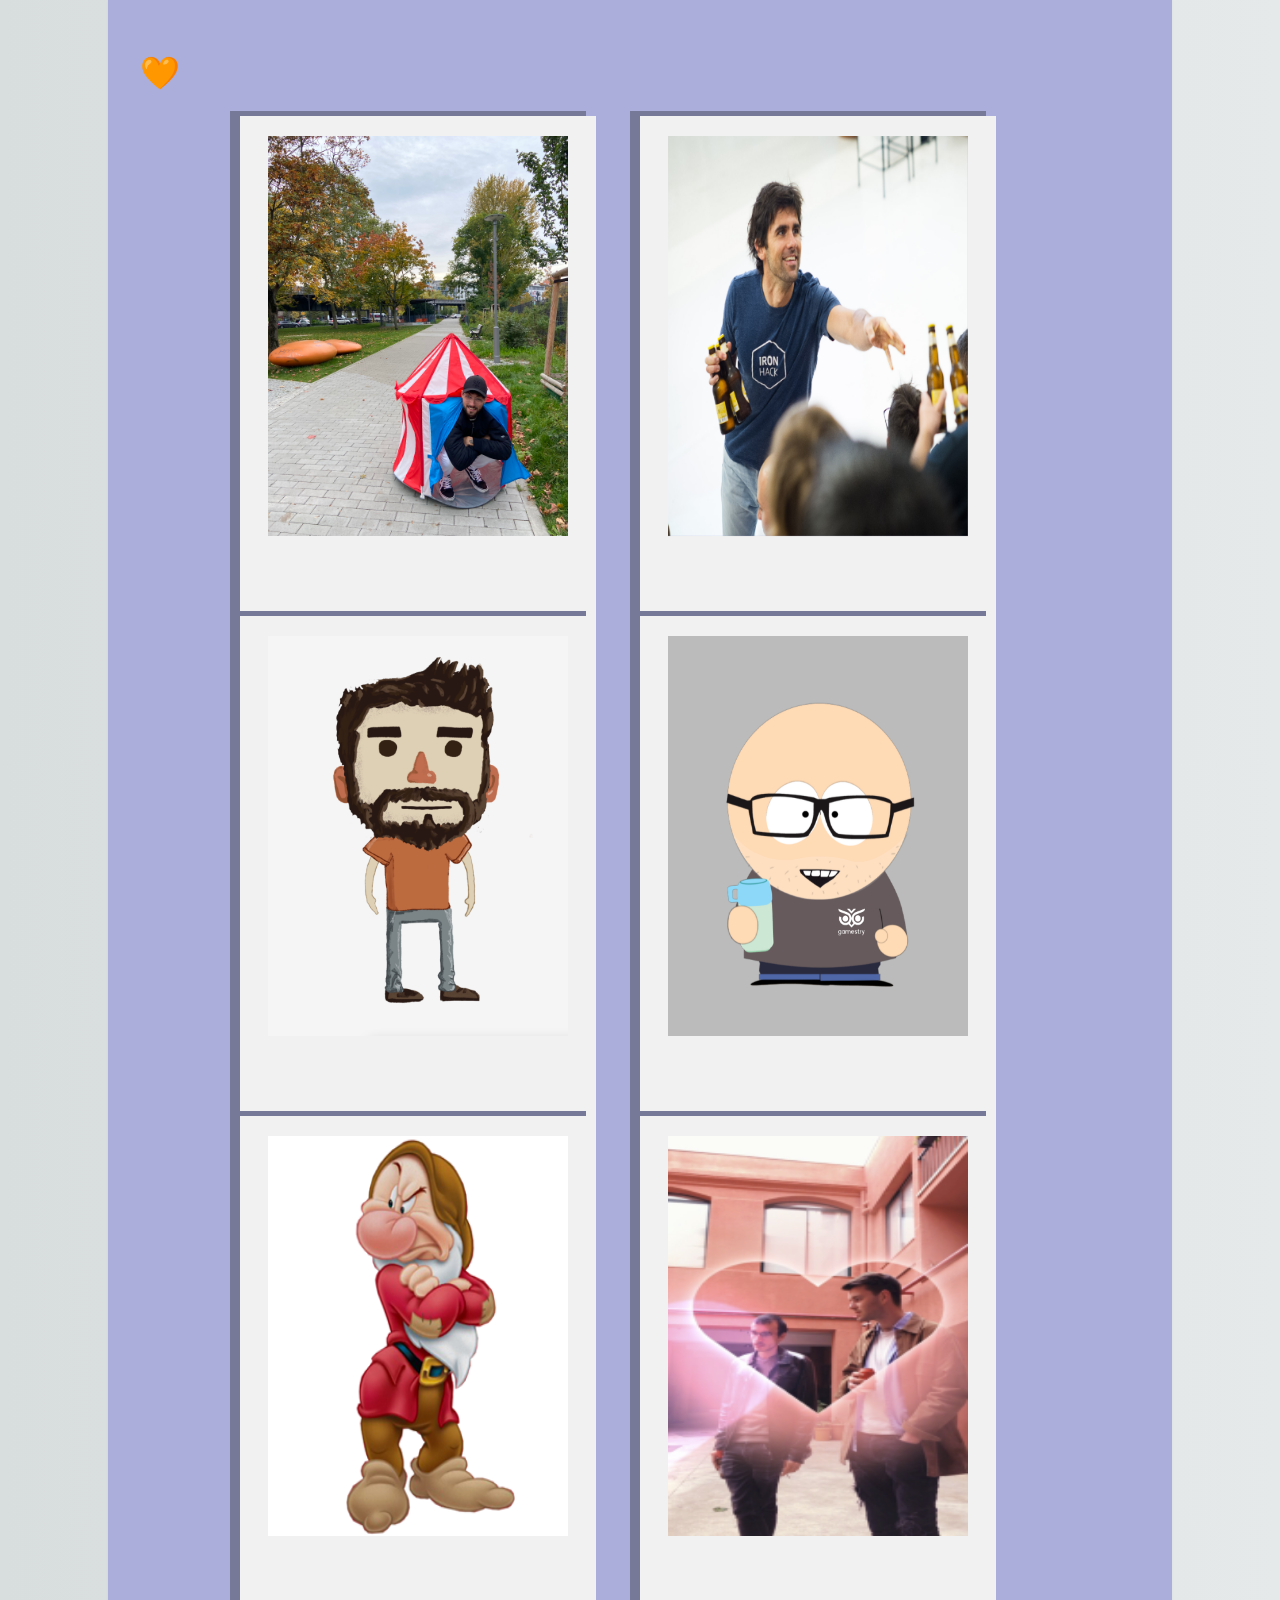
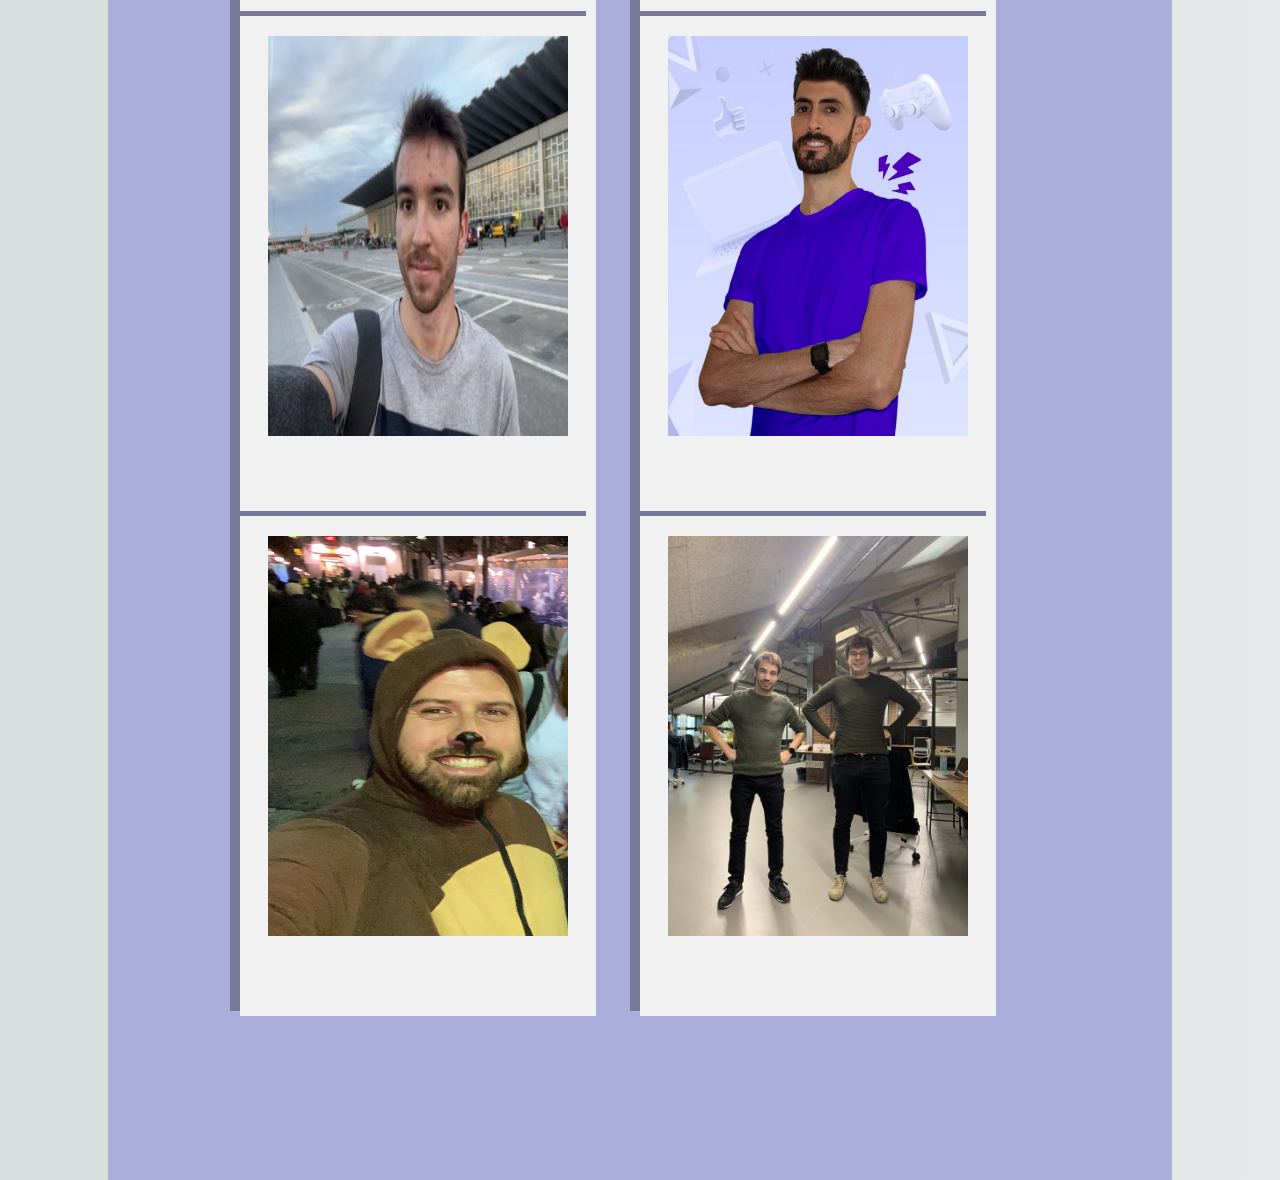
==== commit 9a08ce9f: "Update image extension" ====
--- a/Axel.html
+++ b/Axel.html
@@ -39,7 +39,7 @@
         <div class="flip-card-inner">
           <div class="flip-card-front">
             <img
-              src="marcimg.jpeg"
+              src="marcimg.jpg"
               alt="Avatar"
               style="width: 300px; height: 400px"
             />
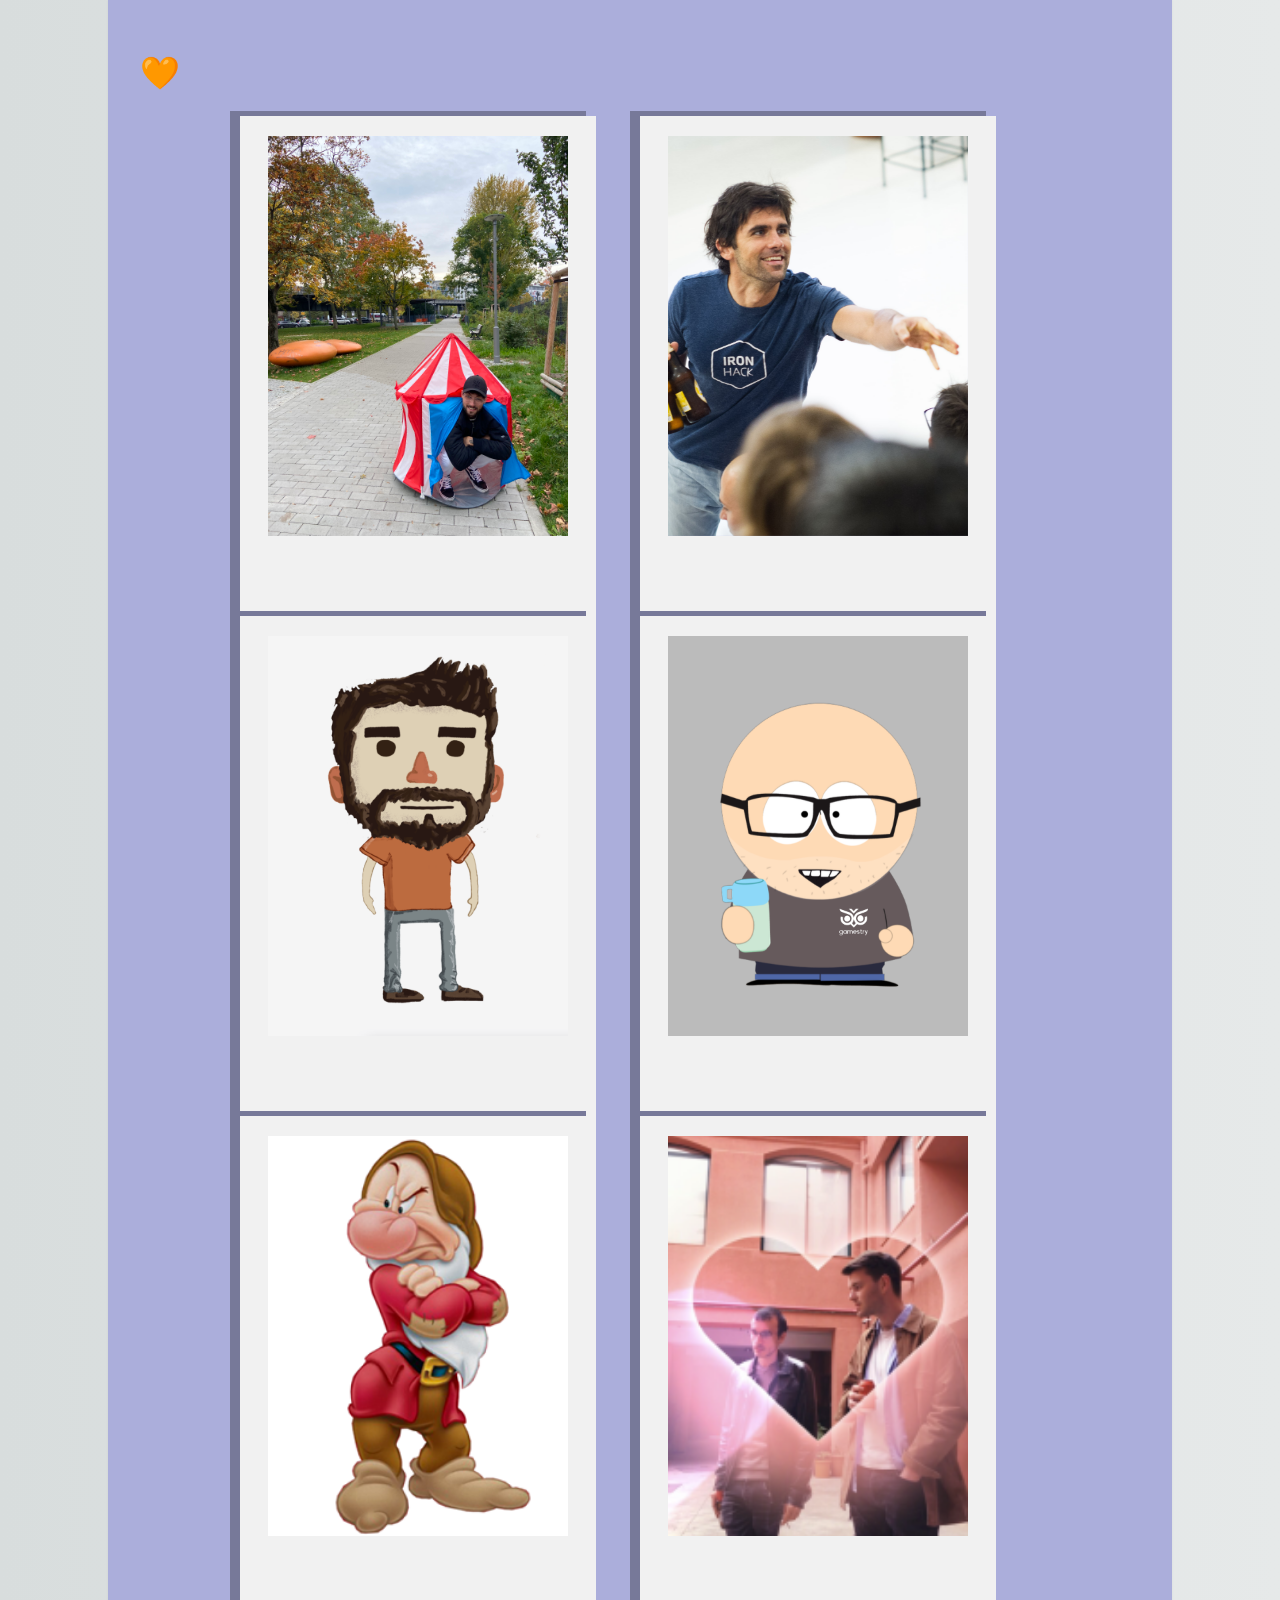
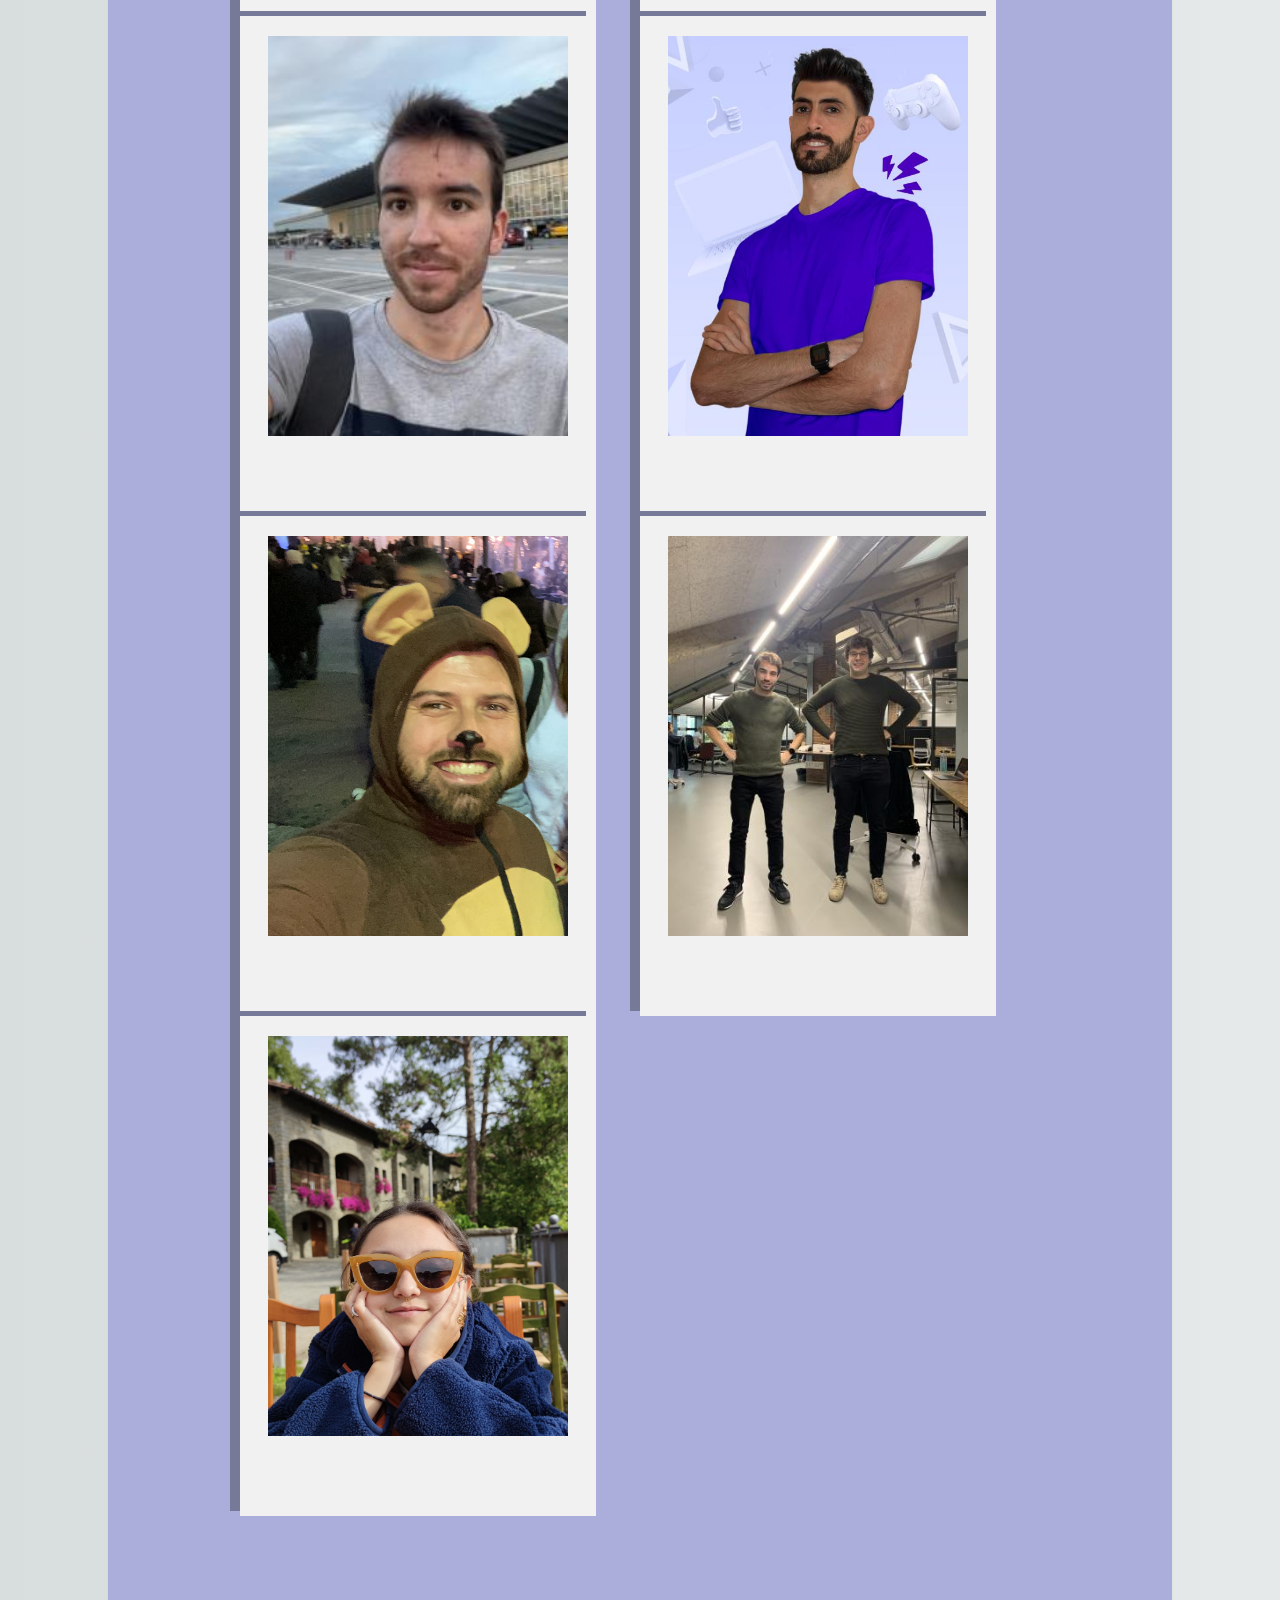
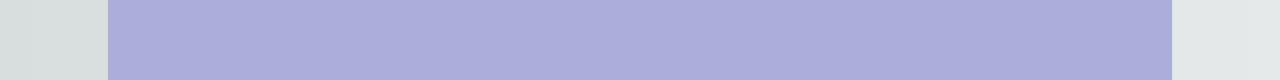
==== commit 5383e8a6: "Add Manuela card" ====
--- a/Axel.html
+++ b/Axel.html
@@ -239,6 +239,28 @@
           </div>
         </div>
       </div>
+      <div class="flip-card">
+        <div class="flip-card-inner">
+          <div class="flip-card-front">
+            <img
+              src="manuela.png"
+              alt="Avatar"
+              style="width: 300px; height: 400px"
+            />
+          </div>
+          <div class="flip-card-back">
+            <h1>Manuela</h1>
+            <h2>🤟</h2>
+            <p>
+              Hey Axel! He disfrutado mucho el compartir este espacio laboral
+              contigo. Me has demostrado que se puede ser buen profesional y un
+              excelente compañero. Te deseo lo mejor en este nuevo viaje y que
+              este lleno de buenas enseñanzas. Un abrazo! PD. Todavía queda
+              pendiente la próxima película.
+            </p>
+          </div>
+        </div>
+      </div>
     </div>
   </body>
 </html>
--- a/main.css
+++ b/main.css
@@ -41,6 +41,11 @@
 .flip-card-front {
   background-color: #bbb;
   color: black;
+}
+
+/* This was adding by Carlos. Pau had nothing to do. XD */
+.flip-card-front img {
+  object-fit: cover;
 }
 
 /* Style the back side */
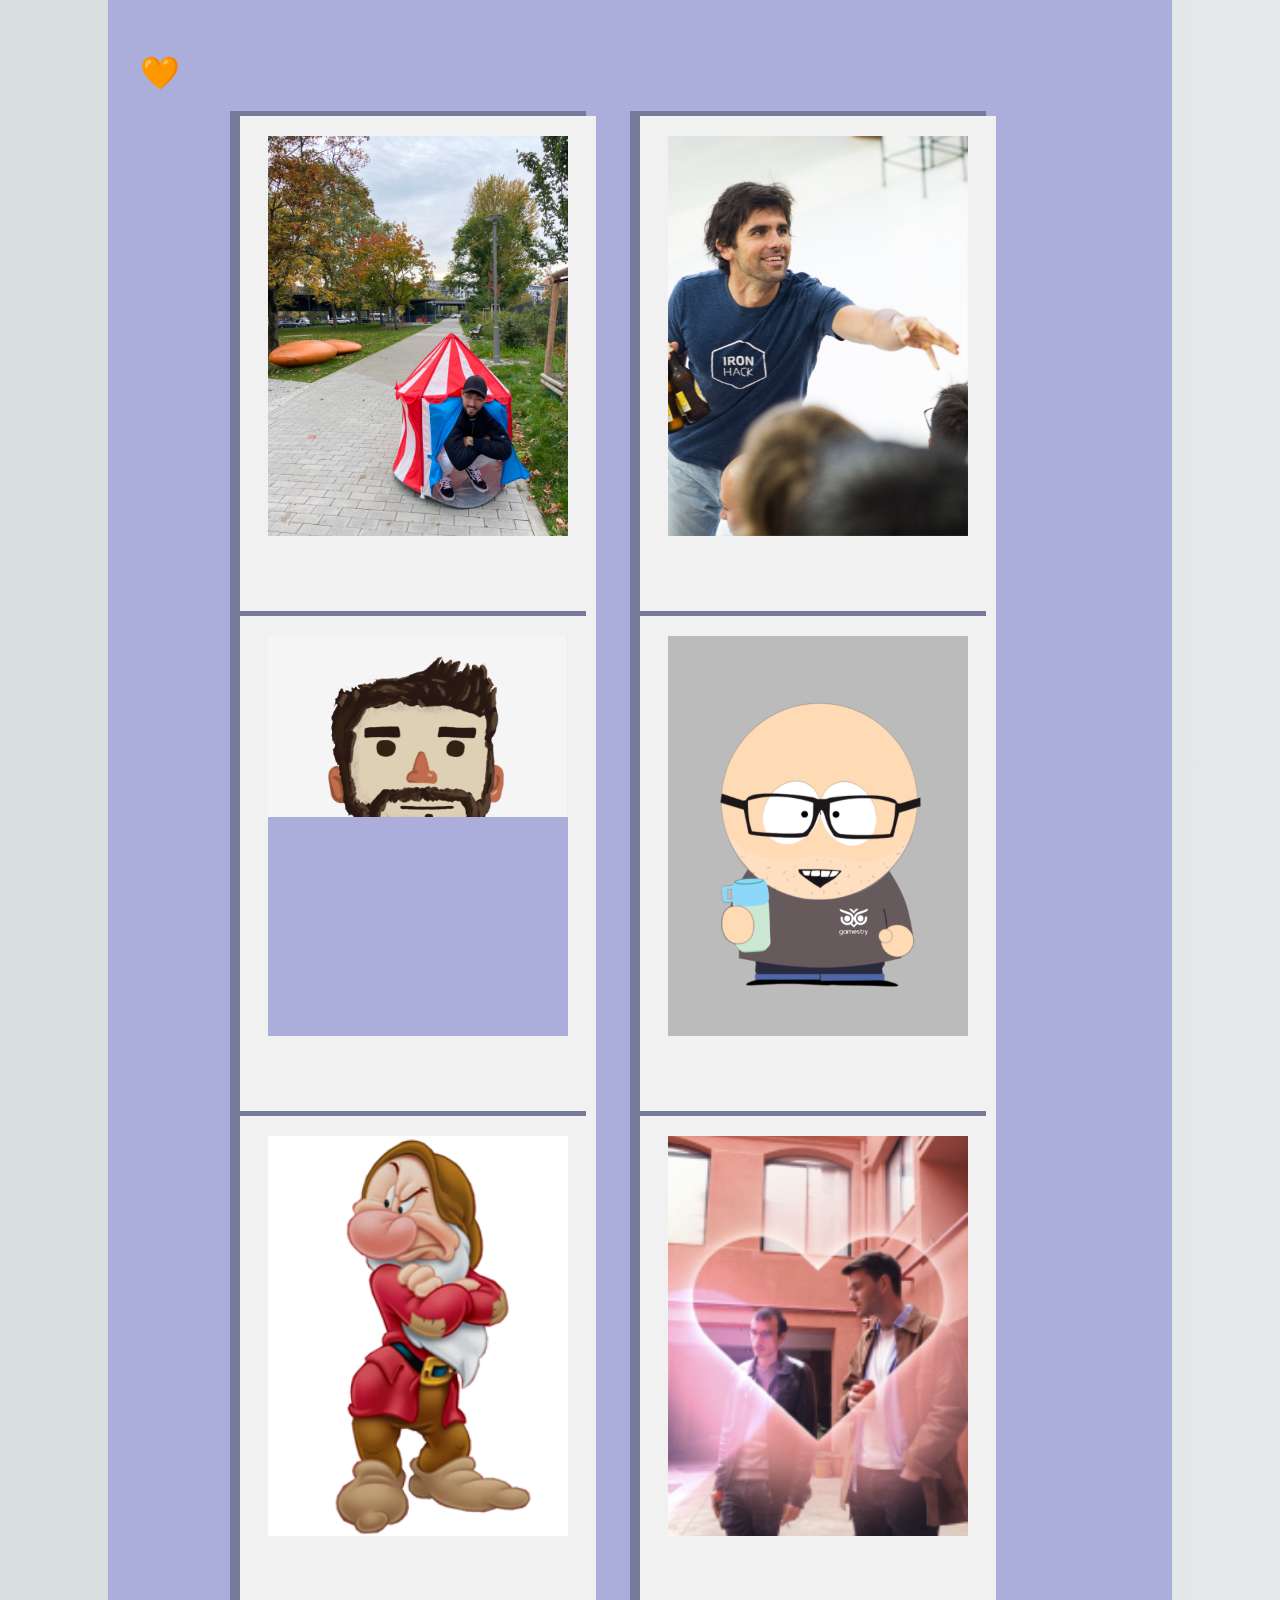
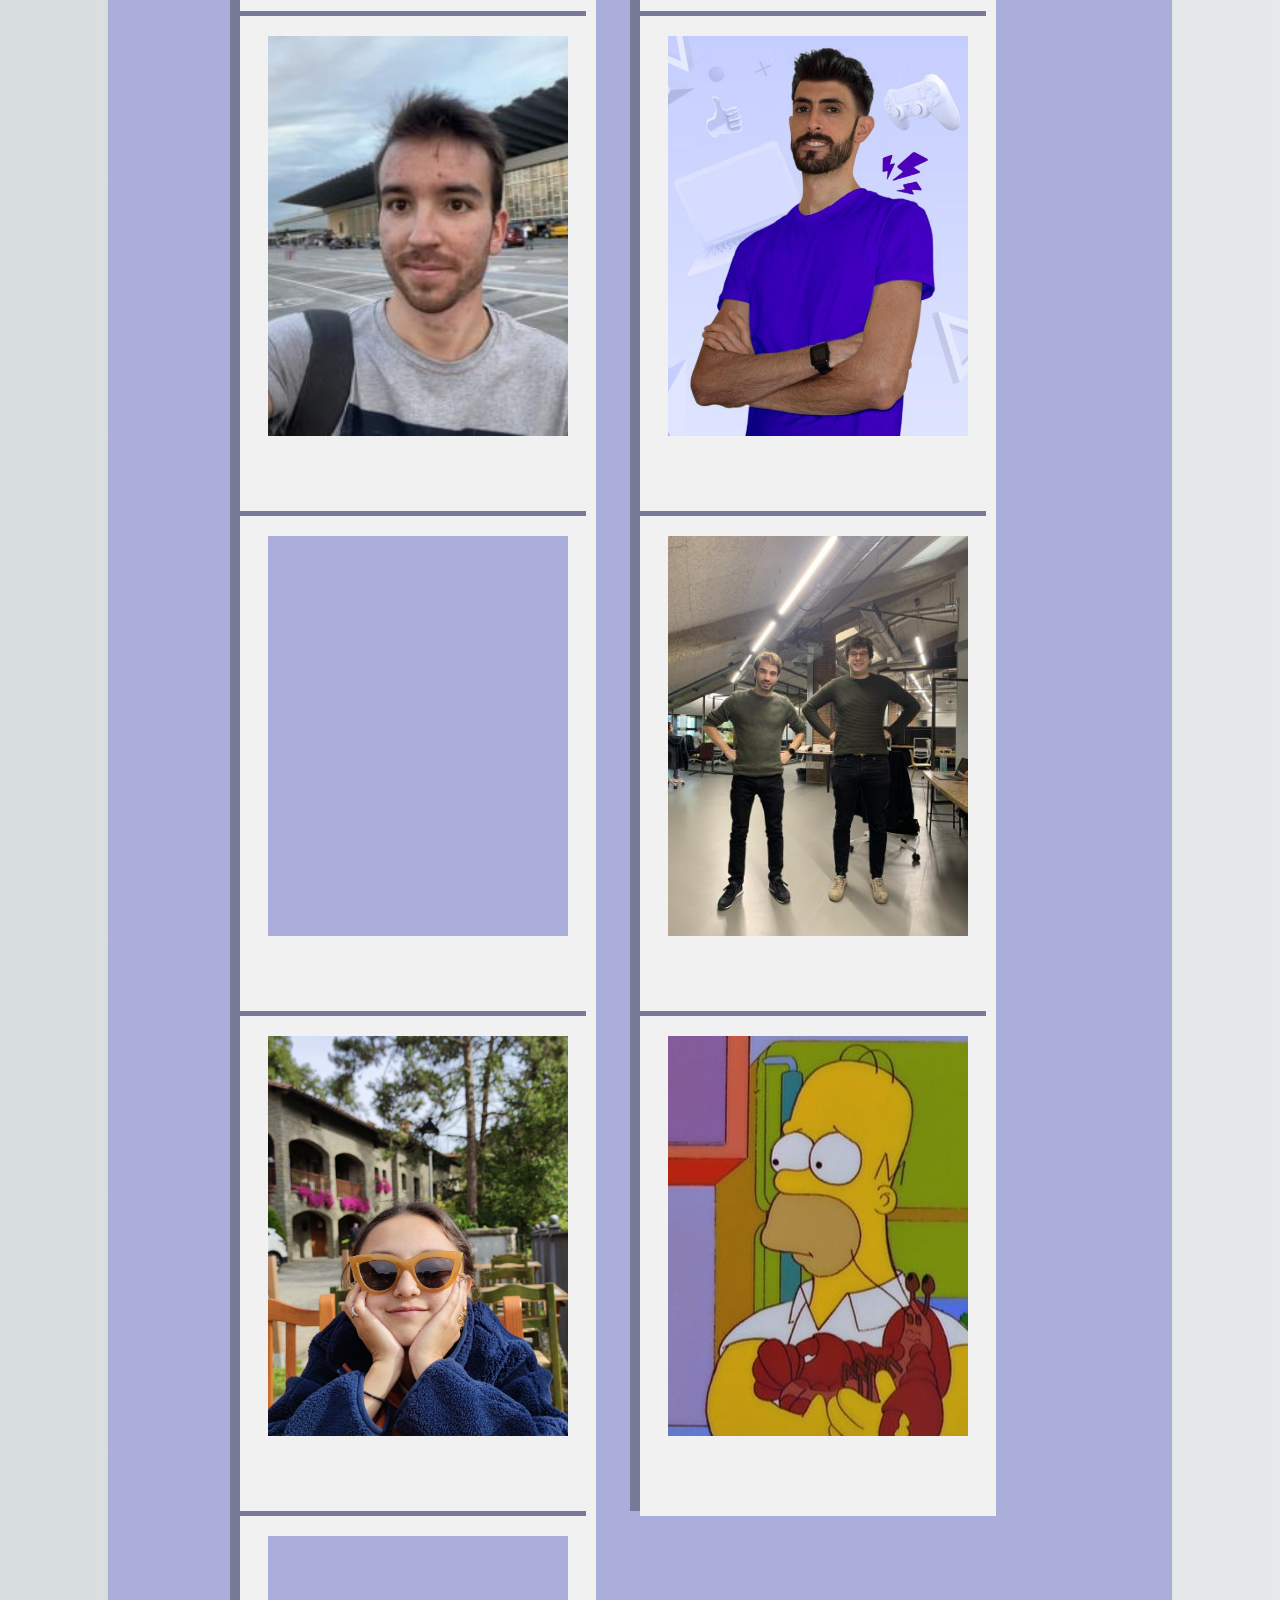
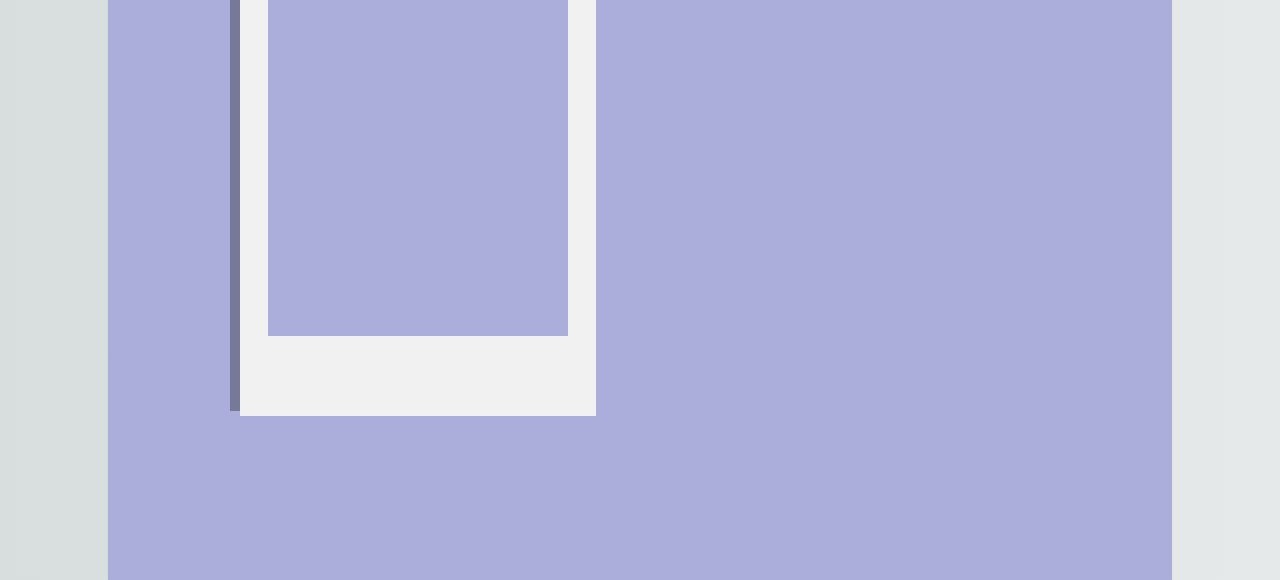
==== commit e074da49: "Add Gerard y Ramon cards" ====
--- a/Axel.html
+++ b/Axel.html
@@ -47,7 +47,7 @@
           <div class="flip-card-back">
             <h1>Marc Collado</h1>
             <h2>El que et va fotre en aquest marrón</h2>
-            <p>
+            <p style="font-size: 15px">
               Àxel, felicitats i molta sort en la teva pròxima aventura 💪. Saps
               que quan penso amb tu, no només veig un gran amic amb gorra, sinó
               també la persona més brillant amb qui he treballat mai. Un exemple
@@ -261,6 +261,53 @@
           </div>
         </div>
       </div>
+      <div class="flip-card">
+        <div class="flip-card-inner">
+          <div class="flip-card-front">
+            <img
+              src="gerard.jpeg"
+              alt="Avatar"
+              style="width: 300px; height: 400px"
+            />
+          </div>
+          <div class="flip-card-back">
+            <h1>Gerardini</h1>
+            <h2>Mago e ilusionista</h2>
+            <p>
+              caa dius mafren, felicitats a la persona més tenaç que he conegut
+              mai. Espero que la teva flama mai s'apagui, ets un dels grandes
+              sense cap mena de dubte, m'hagués agradat molt passar molt mes
+              temps amb tu. Molta sort a la teva nova feina que ja sabem que ho
+              petaràs i ens veiem més endavant. Un abraçada enorme titán tenaç.
+            </p>
+          </div>
+        </div>
+      </div>
+      <div class="flip-card">
+        <div class="flip-card-inner">
+          <div class="flip-card-front">
+            <img
+              src="ramon.png"
+              alt="Avatar"
+              style="width: 300px; height: 400px"
+            />
+          </div>
+          <div class="flip-card-back">
+            <h1>Ramon</h1>
+            <h2>Head de Res</h2>
+            <p style="font-size: 15px">
+              Bueno bro, res que no t'hagi dit ja. Quan vas dirme que estaves
+              fent entrevistes ja et vaig comentar que no m'imaginava un
+              Gamestry sense tu, i al final has hagut de patir tu una setmana de
+              Gamestry sense mi. Espero que et vagi tot molt be en aquesta nova
+              aventura per King, que et valorin i et tractin com et mereixes. Et
+              dec una birra per haverte adelantat a la sortida, aveure si quan
+              la fem es converteix en la primera de moltes, i, amb sort, algun
+              dia ens tornarem a creuar laboralment parlant.
+            </p>
+          </div>
+        </div>
+      </div>
     </div>
   </body>
 </html>
